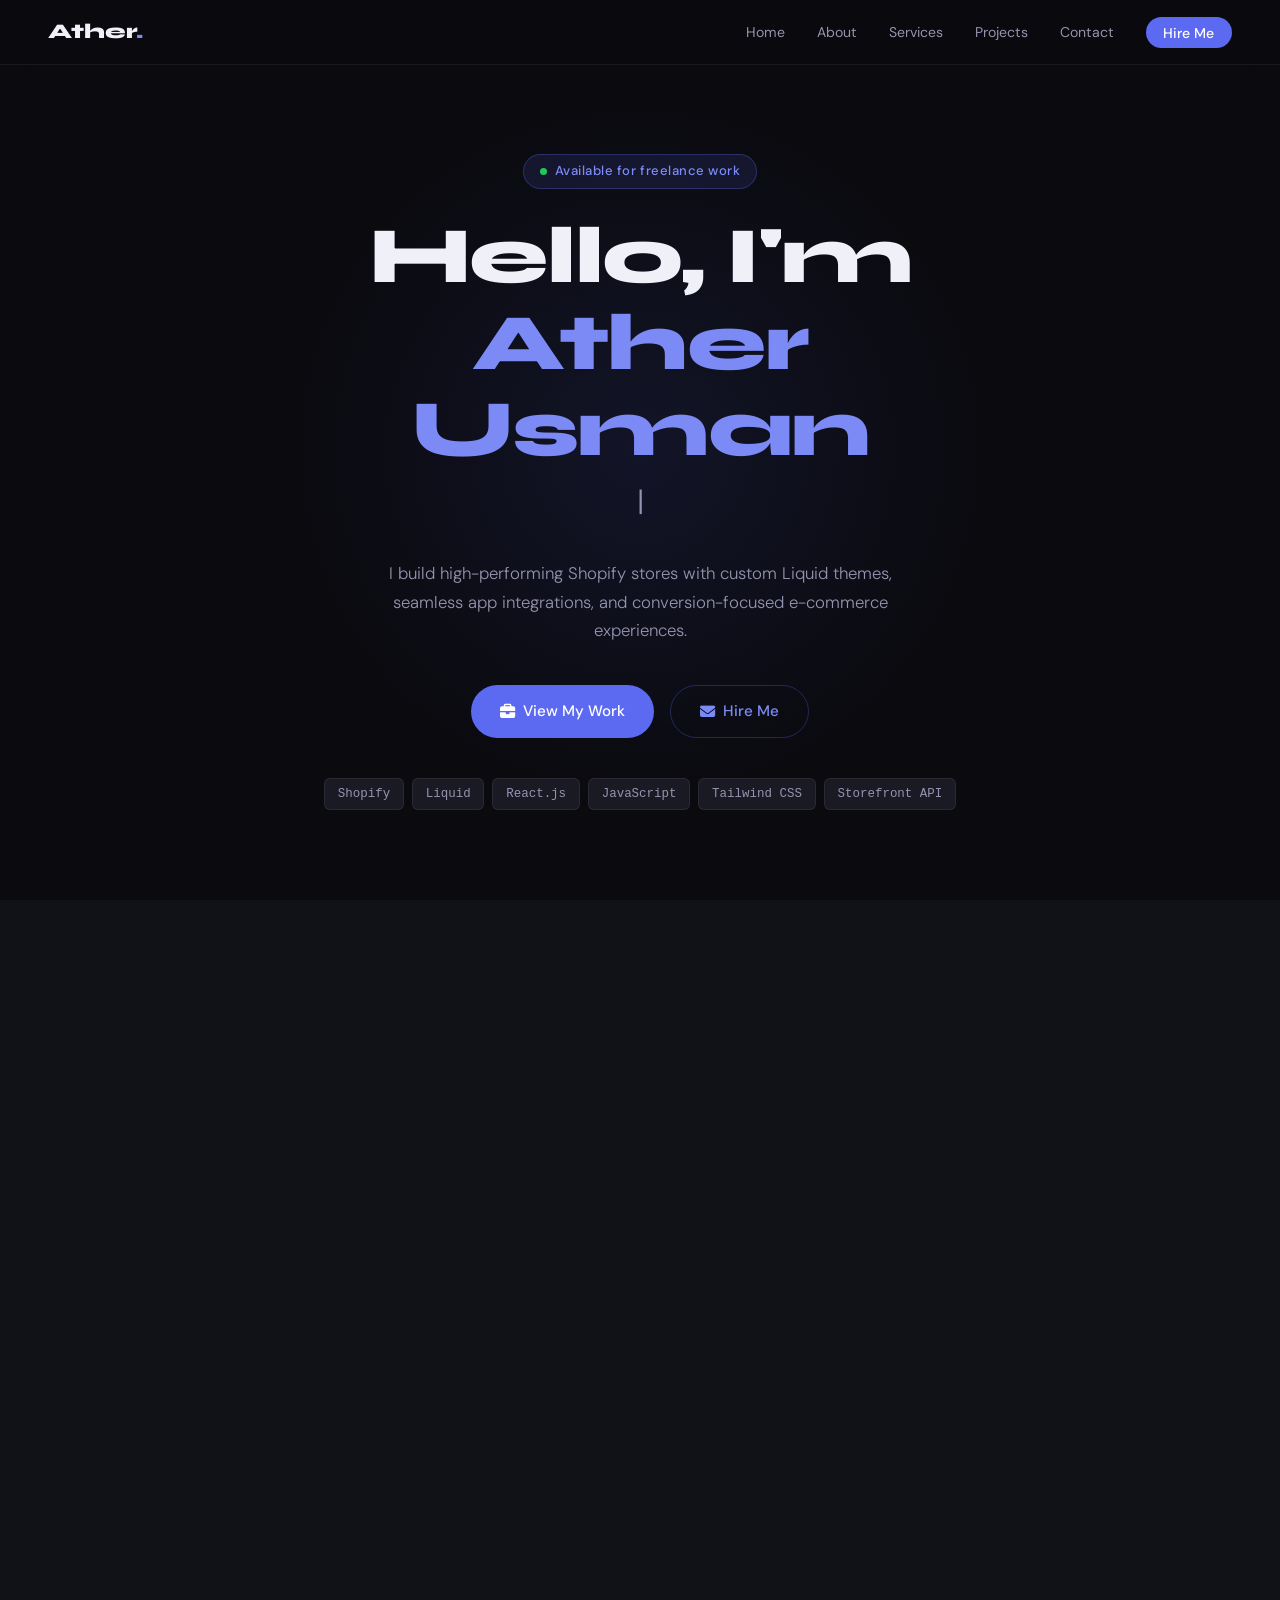
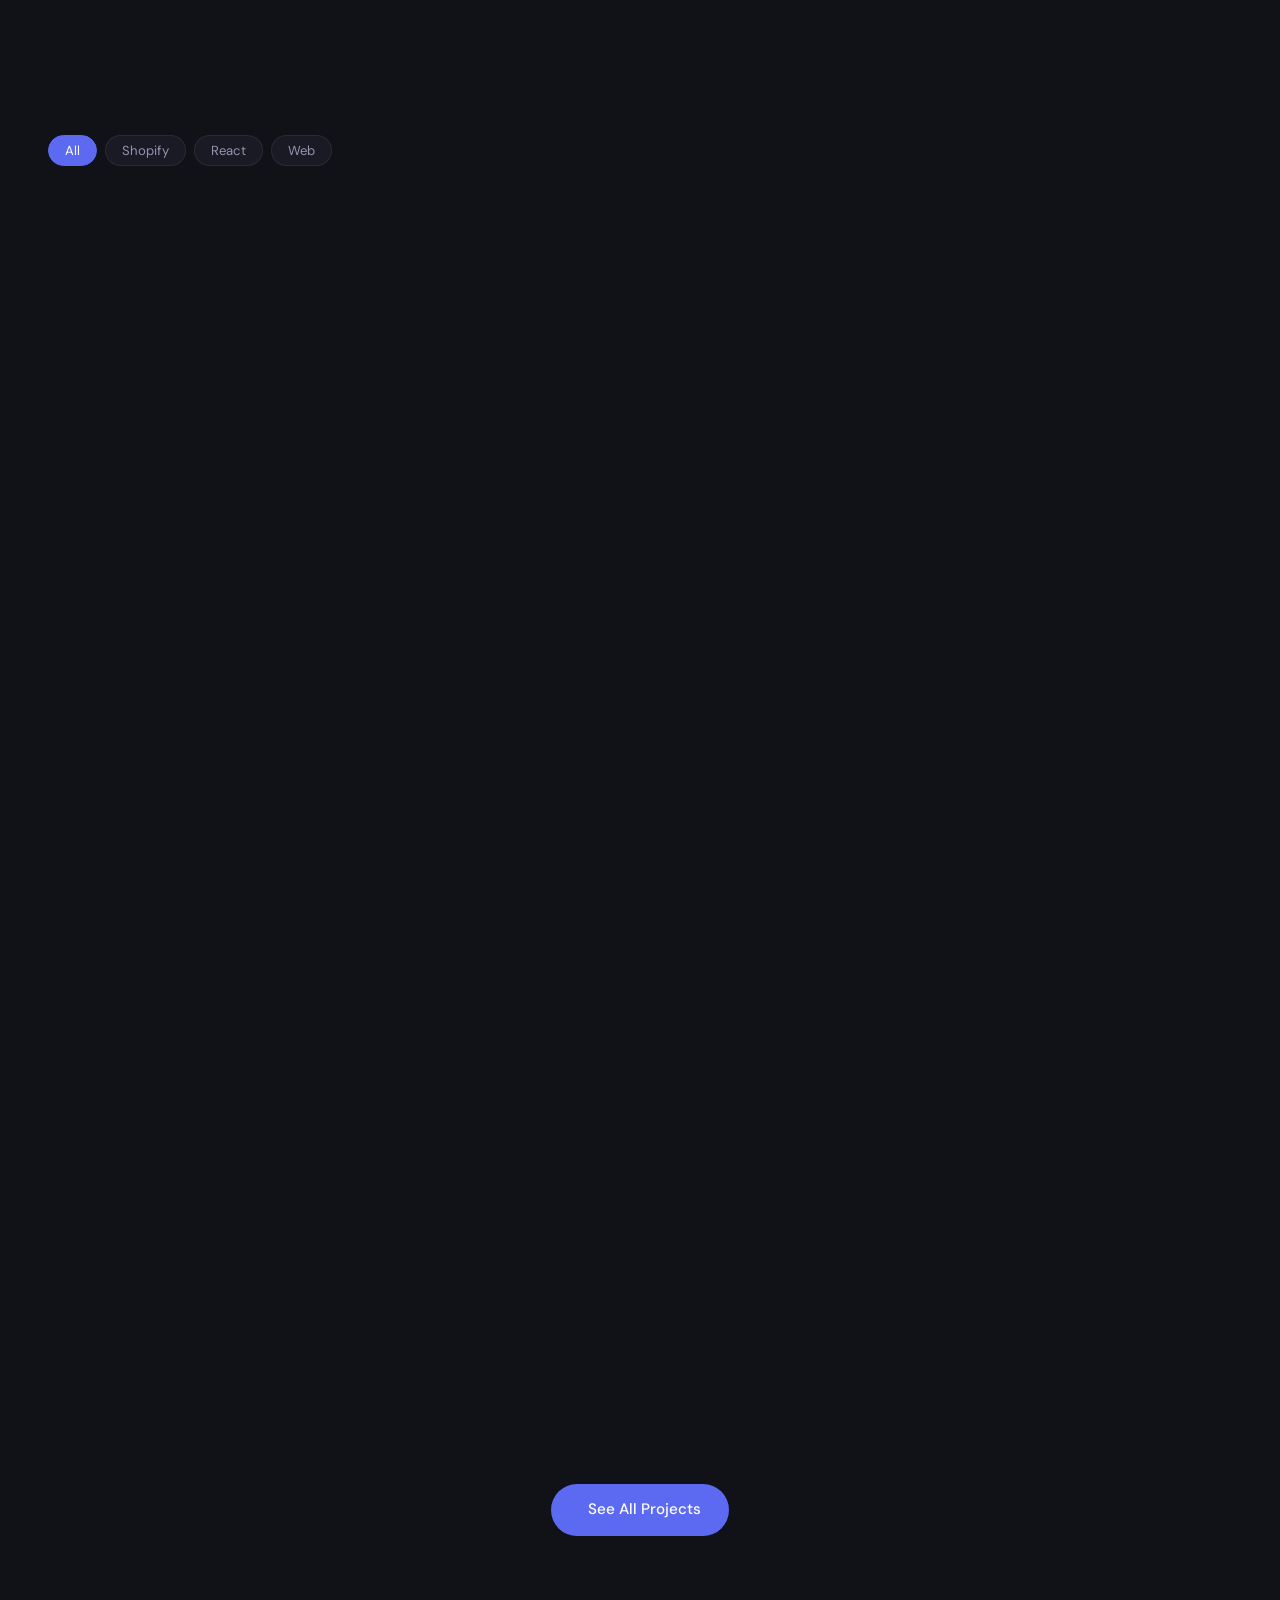
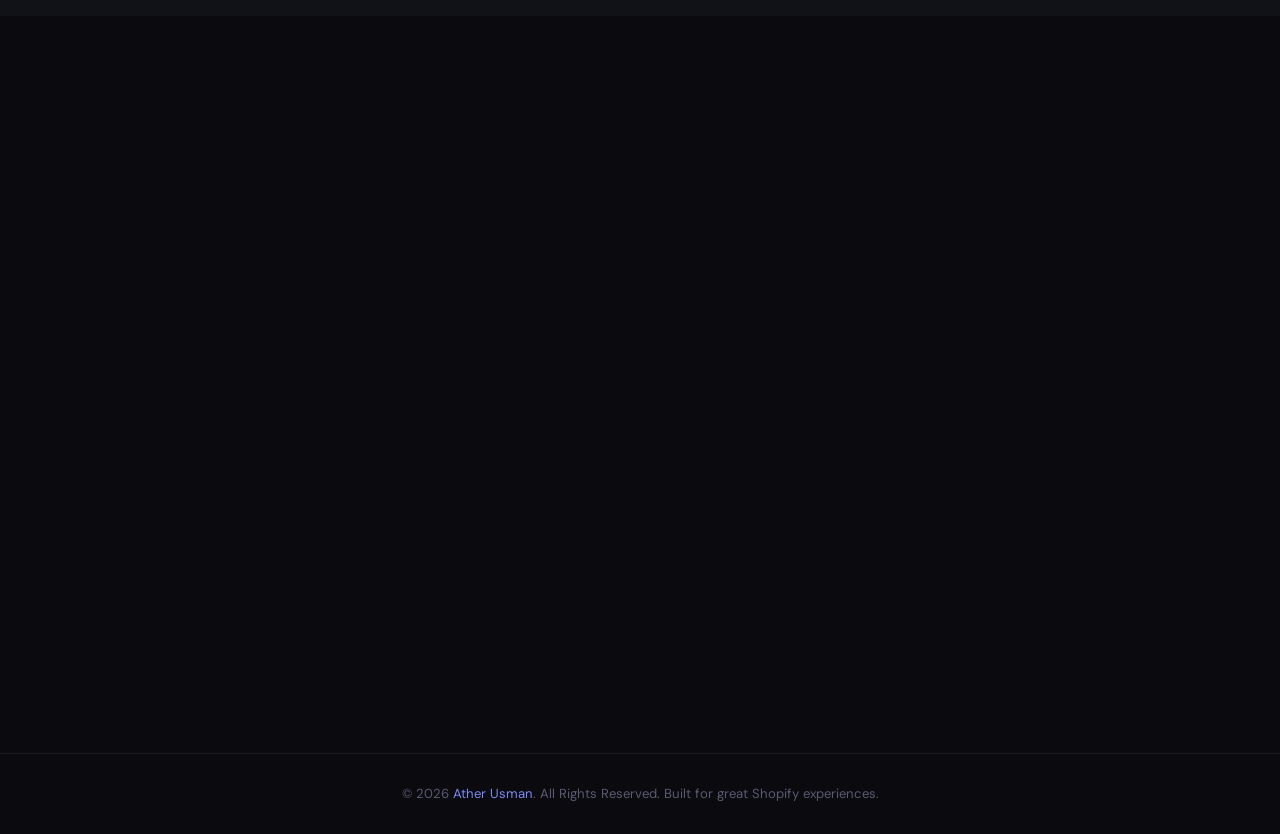
==== index.html @ f61c8cc4 "namrber chagege Co-authored-by: Copilot <copilot@github.com>" ====
<!DOCTYPE html>
<html lang="en">
<head>
  <meta charset="UTF-8"/>
  <meta name="viewport" content="width=device-width, initial-scale=1.0"/>
  <title>Ather Usman</title>
  <link rel="icon" href="data:image/svg+xml,<svg xmlns='http://www.w3.org/2000/svg' viewBox='0 0 32 32'><circle cx='16' cy='16' r='15' fill='%2313131d' stroke='%237c8af5' stroke-width='1.5'/><text x='16' y='21' font-family='sans-serif' font-weight='900' font-size='13' fill='%237c8af5' text-anchor='middle'>AU</text></svg>">
  <link rel="preconnect" href="https://fonts.googleapis.com"/>
  <link rel="preconnect" href="https://fonts.gstatic.com" crossorigin/>
  <link href="https://fonts.googleapis.com/css2?family=Syne:wght@400;500;600;700;800&family=DM+Sans:ital,opsz,wght@0,9..40,300;0,9..40,400;0,9..40,500;1,9..40,300&display=swap" rel="stylesheet"/>
  <link rel="stylesheet" href="https://cdnjs.cloudflare.com/ajax/libs/font-awesome/6.5.0/css/all.min.css"/>
  <link rel="stylesheet" href="style.css">
</head>
<body>

<!-- NAV -->
<nav>
  <a href="#home" class="nav-logo">Ather<span>.</span></a>
  <ul class="nav-links">
    <li><a href="#home">Home</a></li>
    <li><a href="#about">About</a></li>
    <li><a href="#services">Services</a></li>
    <li><a href="#projects">Projects</a></li>
    <li><a href="#contact">Contact</a></li>
    <li><a href="#contact" class="nav-hire">Hire Me</a></li>
  </ul>
  <button class="hamburger" id="hamburger" aria-label="Toggle menu">
    <span></span><span></span><span></span>
  </button>
</nav>

<!-- OVERLAY -->
<div class="drawer-overlay" id="drawer-overlay" onclick="closeMenu()"></div>

<!-- SIDE DRAWER -->
<div class="mobile-menu" id="mobile-menu">
  <div class="drawer-header">
    <span class="drawer-logo">Ather<span>.</span></span>
    <div class="drawer-close" onclick="closeMenu()"><i class="fa-solid fa-xmark"></i></div>
  </div>
  <a href="#home" onclick="closeMenu()"><i class="fa-solid fa-house"></i> Home</a>
  <a href="#about" onclick="closeMenu()"><i class="fa-solid fa-user"></i> About</a>
  <a href="#services" onclick="closeMenu()"><i class="fa-solid fa-briefcase"></i> Services</a>
  <a href="#projects" onclick="closeMenu()"><i class="fa-solid fa-folder-open"></i> Projects</a>
  <a href="#contact" onclick="closeMenu()"><i class="fa-solid fa-envelope"></i> Contact</a>
  <div class="drawer-footer">
    <a href="#contact" class="drawer-hire" onclick="closeMenu()"><i class="fa-solid fa-paper-plane"></i> Hire Me</a>
    <div class="drawer-available"><span class="dot"></span> Available for freelance work</div>
  </div>
</div>

<!-- HERO -->
<section id="home">
  <div class="hero-glow"></div>
  <div class="hero-inner">
    <div class="hero-badge"><span class="dot"></span> Available for freelance work</div>
    <div class="hero-title">Hello, I'm<br><span class="name">Ather Usman</span></div>
    <div class="hero-sub"><span class="hero-typed" id="typed-text"></span><span class="cursor">|</span></div>
    <p class="hero-desc">I build high-performing Shopify stores with custom Liquid themes, seamless app integrations, and conversion-focused e-commerce experiences.</p>
    <div class="hero-btns">
      <a href="#projects" class="btn-primary"><i class="fa-solid fa-briefcase"></i> View My Work</a>
      <a href="#contact" class="btn-outline"><i class="fa-solid fa-envelope"></i> Hire Me</a>
    </div>
    <div class="hero-tags">
      <span class="tag">Shopify</span><span class="tag">Liquid</span>
      <span class="tag">React.js</span><span class="tag">JavaScript</span>
      <span class="tag">Tailwind CSS</span><span class="tag">Storefront API</span>
    </div>
  </div>
</section>

<!-- ABOUT -->
<section id="about" style="background:var(--bg2);">
  <div class="section-label reveal">About Me</div>
  <div class="section-title reveal">Who I Am &amp; What I Do</div>
  <div class="divider reveal"></div>
  <div class="about-grid">
    <div class="about-photo-wrap reveal">
      <img src="images/ather1.jpg" alt="Ather Usman" class="about-photo"
        onerror="this.style.display='none';this.nextElementSibling.style.display='flex';"/>
      <div class="about-photo-placeholder" style="display:none;"><i class="fa-solid fa-user"></i><span>Your Photo</span></div>
    </div>
    <div class="about-info reveal">
      <p class="about-bio">I'm a Shopify and Frontend Developer with 2+ years of experience building custom e-commerce stores and responsive web interfaces. I specialize in Shopify theme development using Liquid — creating pixel-perfect designs that are fast, mobile-first, and optimized for conversions.</p>
      <p class="about-bio">From custom theme builds and section development to third-party app integrations and store migrations, I help clients turn their ideas into high-performing online stores.</p>
      <div class="about-details">
        <div class="detail-row"><span class="detail-label">Name</span><span class="detail-val">Ather Usman</span></div>
        <div class="detail-row"><span class="detail-label">Experience</span><span class="detail-val">2+ Years</span></div>
        <div class="detail-row"><span class="detail-label">Location</span><span class="detail-val">Faisalabad, Pakistan</span></div>
        <div class="detail-row"><span class="detail-label">Email</span><span class="detail-val">chatherusman05@gmail.com</span></div>
        <div class="detail-row"><span class="detail-label">Specialty</span><span class="detail-val">Shopify Development</span></div>
        <div class="detail-row"><span class="detail-label">Status</span><span class="detail-val" style="color:var(--green);">Available for Hire</span></div>
      </div>
      <div class="skill-category">Shopify Skills</div>
      <div class="skills-grid">
        <div class="skill-card"><div class="skill-name">Liquid Templating</div><div class="skill-bar"><div class="skill-fill" style="width:85%"></div></div><div class="skill-pct">85%</div></div>
        <div class="skill-card"><div class="skill-name">Shopify CLI & Dawn</div><div class="skill-bar"><div class="skill-fill" style="width:80%"></div></div><div class="skill-pct">80%</div></div>
        <div class="skill-card"><div class="skill-name">Sections & Blocks</div><div class="skill-bar"><div class="skill-fill" style="width:82%"></div></div><div class="skill-pct">82%</div></div>
        <div class="skill-card"><div class="skill-name">Storefront API</div><div class="skill-bar"><div class="skill-fill" style="width:70%"></div></div><div class="skill-pct">70%</div></div>
        <div class="skill-card"><div class="skill-name">Meta Pixel</div><div class="skill-bar"><div class="skill-fill" style="width:99%"></div></div><div class="skill-pct">99%</div></div>
      </div>
      <div class="skill-category">Frontend Skills</div>
      <div class="skills-grid">
        <div class="skill-card"><div class="skill-name">JavaScript</div><div class="skill-bar"><div class="skill-fill" style="width:90%"></div></div><div class="skill-pct">90%</div></div>
        <div class="skill-card"><div class="skill-name">React.js</div><div class="skill-bar"><div class="skill-fill" style="width:75%"></div></div><div class="skill-pct">75%</div></div>
        <div class="skill-card"><div class="skill-name">Tailwind CSS</div><div class="skill-bar"><div class="skill-fill" style="width:85%"></div></div><div class="skill-pct">85%</div></div>
        <div class="skill-card"><div class="skill-name">HTML & CSS</div><div class="skill-bar"><div class="skill-fill" style="width:95%"></div></div><div class="skill-pct">95%</div></div>
      </div>
      <a href="https://ather-10.github.io/resume/cv-a.pdf" class="btn-primary" style="width:fit-content;margin-top:0.5rem;" target="_blank">
        <i class="fa-solid fa-download"></i> Download CV
      </a>
    </div>
  </div>
</section>

<!-- SERVICES -->
<section id="services">
  <div class="section-label reveal">Services</div>
  <div class="section-title reveal">What I Can Build <span>For You</span></div>
  <div class="divider reveal"></div>
  <div class="services-grid">
    <div class="service-card reveal">
      <div class="service-icon"><i class="fa-brands fa-shopify"></i></div>
      <div class="service-title">Custom Shopify Theme Development</div>
      <div class="service-desc">Building fully custom Shopify themes from scratch using Liquid, tailored to your brand — fast, mobile-first, and conversion-optimized.</div>
      <div class="service-tags"><span class="service-tag">Liquid</span><span class="service-tag">Dawn Theme</span><span class="service-tag">Shopify CLI</span></div>
    </div>
    <div class="service-card reveal">
      <div class="service-icon"><i class="fa-solid fa-puzzle-piece"></i></div>
      <div class="service-title">Custom Sections & Blocks</div>
      <div class="service-desc">Creating reusable, drag-and-drop Shopify sections and blocks so store owners can update their site without touching code.</div>
      <div class="service-tags"><span class="service-tag">Sections</span><span class="service-tag">Blocks</span><span class="service-tag">Metafields</span></div>
    </div>
    <div class="service-card reveal">
      <div class="service-icon"><i class="fa-solid fa-plug"></i></div>
      <div class="service-title">App & API Integration</div>
      <div class="service-desc">Integrating third-party apps, payment gateways, and Shopify's Storefront API to add powerful functionality to your store.</div>
      <div class="service-tags"><span class="service-tag">Storefront API</span><span class="service-tag">REST API</span><span class="service-tag">Apps</span></div>
    </div>
    <div class="service-card reveal">
      <div class="service-icon"><i class="fa-solid fa-arrow-right-arrow-left"></i></div>
      <div class="service-title">Shopify Store Migration</div>
      <div class="service-desc">Migrating stores from WooCommerce, Wix, or other platforms to Shopify — preserving products, customers, and SEO rankings.</div>
      <div class="service-tags"><span class="service-tag">WooCommerce</span><span class="service-tag">Wix</span><span class="service-tag">SEO</span></div>
    </div>
    <div class="service-card reveal">
      <div class="service-icon"><i class="fa-solid fa-gauge-high"></i></div>
      <div class="service-title">Speed & Performance Optimization</div>
      <div class="service-desc">Improving Shopify store load times through lazy loading, asset optimization, and code refactoring for better Core Web Vitals scores.</div>
      <div class="service-tags"><span class="service-tag">Core Web Vitals</span><span class="service-tag">Lazy Load</span><span class="service-tag">GTmetrix</span></div>
      </div>
    <div class="service-card reveal">
      <div class="service-icon"><i class="fa-solid fa-shield-halved"></i></div>
      <div class="service-title">Shopify Security & Maintenance</div>
      <div class="service-desc">Ongoing Shopify store maintenance, security audits, and updates to keep your store running smoothly and securely.</div>
      <div class="service-tags"><span class="service-tag">Maintenance</span><span class="service-tag">Security</span><span class="service-tag">Updates</span></div>
    </div>
    <div class="service-card reveal">
      <div class="service-icon"><i class="fa-solid fa-bullhorn"></i></div>
      <div class="service-title">Marketing & Ads Management</div>
      <div class="service-desc">Implementing effective marketing strategies and managing advertising campaigns to drive traffic and conversions.</div>
      <div class="service-tags"><span class="service-tag">Google Ads</span><span class="service-tag">Meta Ads</span><span class="service-tag">Email Marketing</span></div>
    </div>
    <div class="service-card reveal">
      <div class="service-icon"><i class="fa-brands fa-react"></i></div>
      <div class="service-title">React.js Web Development</div>
      <div class="service-desc">Building dynamic, high-performance web applications and dashboards using React.js with clean component architecture.</div>
      <div class="service-tags"><span class="service-tag">React.js</span><span class="service-tag">Tailwind CSS</span><span class="service-tag">Vite</span></div>
    </div>
  </div>
</section>

<!-- PROJECTS -->
<section id="projects" style="background:var(--bg2);">
  <div class="section-label reveal">Projects</div>
  <div class="section-title reveal">My Recent <span>Work</span></div>
  <div class="divider reveal"></div>
  <div class="filter-row">
    <button class="filter-btn active" onclick="filterProjects('all',this)">All</button>
    <button class="filter-btn" onclick="filterProjects('shopify',this)">Shopify</button>
    <button class="filter-btn" onclick="filterProjects('react',this)">React</button>
    <button class="filter-btn" onclick="filterProjects('web',this)">Web</button>
  </div>
  <div class="projects-grid" id="projects-grid">
    <div class="project-card reveal" data-type="shopify">
      <img src="images/coffee.webp" alt="Cafeley Shopify Theme" class="project-img" onerror="this.style.display='none'"/>
      <div class="project-body">
        <div class="project-type">Shopify</div>
        <div class="project-title">Cafeley Shopify Store Theme</div>
        <div class="project-desc">A fully custom Shopify theme built with Liquid, featuring custom sections, metafields, and mobile-first design. Replace with your real Shopify project.(password:coffee)</div>
        <div class="project-techs"><span class="project-tech">Liquid</span><span class="project-tech">Shopify CLI</span><span class="project-tech">Dawn</span><span class="project-tech">CSS</span></div>
        <div class="project-links"><a href="https://cafeley.myshopify.com/" class="project-link"><i class="fa-solid fa-arrow-up-right-from-square"></i> Live Demo</a><a href="#" class="project-link"><i class="fa-brands fa-github"></i> Code</a></div>
      </div>
    </div>
    <div class="project-card reveal" data-type="react">
      <img src="images/devmatch.png" alt="DevMatch" class="project-img" onerror="this.style.display='none'"/>
      <div class="project-body">
        <div class="project-type">React</div>
        <div class="project-title">DevMatch</div>
        <div class="project-desc">A portfolio project that helps developers showcase their skills in a fun, swipe-based interface inspired by modern matching apps.</div>
        <div class="project-techs"><span class="project-tech">Vite + React</span><span class="project-tech">Tailwind CSS</span><span class="project-tech">Local Storage</span></div>
        <div class="project-links"><a href="https://devmatchpro.netlify.app/" class="project-link"><i class="fa-solid fa-arrow-up-right-from-square"></i> Live Demo</a><a href="https://github.com/Ather-10" class="project-link"><i class="fa-brands fa-github"></i> Code</a></div>
      </div>
    </div>
    <div class="project-card reveal" data-type="react">
      <img src="images/weather.pnj.png" alt="Weather App" class="project-img" onerror="this.style.display='none'"/>
      <!-- <div class="project-img-placeholder"><i class="fa-solid fa-cloud-sun"></i></div> -->
      <div class="project-body">
        <div class="project-type">React</div>
        <div class="project-title">Weather App</div>
        <div class="project-desc">A real-time weather forecasting app using APIs to display location-based temperature, humidity, and conditions with a clean UI.</div>
        <div class="project-techs"><span class="project-tech">React.js</span><span class="project-tech">Weather API</span><span class="project-tech">Bootstrap</span></div>
        <div class="project-links"><a href="https://ather-10.github.io/my-weather-app/" class="project-link"><i class="fa-solid fa-arrow-up-right-from-square"></i> Live Demo</a><a href="https://github.com/Ather-10/my-weather-app" class="project-link"><i class="fa-brands fa-github"></i> Code</a></div>
      </div>
    </div>
    <div class="project-card reveal" data-type="react">
      <img src="images/textutils.png" alt="TextUtils" class="project-img" onerror="this.style.display='none'"/>
      <div class="project-body">
        <div class="project-type">React</div>
        <div class="project-title">TextUtils App</div>
        <div class="project-desc">A web application providing various text manipulation tools such as case conversion, word count, and text formatting.</div>
        <div class="project-techs"><span class="project-tech">React.js</span><span class="project-tech">Bootstrap</span><span class="project-tech">HTML</span></div>
        <div class="project-links"><a href="https://ather-10.github.io/textutills-app/" class="project-link"><i class="fa-solid fa-arrow-up-right-from-square"></i> Live Demo</a><a href="https://github.com/Ather-10/textutills-app/" class="project-link"><i class="fa-brands fa-github"></i> Code</a></div>
      </div>
    </div>
    <div class="project-card reveal" data-type="react">
      <img src="images/Todo.jpg" alt="Todo App" class="project-img" onerror="this.style.display='none'"/>
      <div class="project-body">
        <div class="project-type">React</div>
        <div class="project-title">Todo App</div>
        <div class="project-desc">A clean and efficient task management app to help organize tasks, set priorities, and boost productivity.</div>
        <div class="project-techs"><span class="project-tech">React.js</span><span class="project-tech">Tailwind CSS</span></div>
        <div class="project-links"><a href="https://ather-10.github.io/todo/" class="project-link"><i class="fa-solid fa-arrow-up-right-from-square"></i> Live Demo</a><a href="https://github.com/Ather-10/todo" class="project-link"><i class="fa-brands fa-github"></i> Code</a></div>
      </div>
    </div>
    <div class="project-card reveal" data-type="react">
      <img src="images/joke.jpg" alt="Mast Joke" class="project-img" onerror="this.style.display='none'"/>
      <div class="project-body">
        <div class="project-type">React</div>
        <div class="project-title">Mast Joke</div>
        <div class="project-desc">A React + Vite app that fetches and displays random programming jokes using the JokeAPI.</div>
        <div class="project-techs"><span class="project-tech">React.js</span><span class="project-tech">JokeAPI</span><span class="project-tech">Tailwind CSS</span></div>
        <div class="project-links"><a href="https://ather-10.github.io/mastjoke/" class="project-link"><i class="fa-solid fa-arrow-up-right-from-square"></i> Live Demo</a><a href="https://github.com/Ather-10/mastjoke" class="project-link"><i class="fa-brands fa-github"></i> Code</a></div>
      </div>
    </div>
    <div class="project-card reveal" data-type="web">
      <img src="images/skillrecoder.png" alt="SkillSprint" class="project-img" onerror="this.style.display='none'"/>
      <div class="project-body">
        <div class="project-type">Web</div>
        <div class="project-title">SkillSprint App</div>
        <div class="project-desc">A dynamic learning platform designed to boost tech skills through interactive challenges and progress tracking.</div>
        <div class="project-techs"><span class="project-tech">HTML/CSS</span><span class="project-tech">JavaScript</span></div>
        <div class="project-links"><a href="https://ather-10.github.io/test_demo/" class="project-link"><i class="fa-solid fa-arrow-up-right-from-square"></i> Live Demo</a><a href="https://github.com/Ather-10/test_demo" class="project-link"><i class="fa-brands fa-github"></i> Code</a></div>
      </div>
    </div>
    <div class="project-card reveal" data-type="web">
      <img src="images/design.png" alt="Home Page Design" class="project-img" onerror="this.style.display='none'"/>
      <div class="project-body">
        <div class="project-type">Web</div>
        <div class="project-title">Home Page Design</div>
        <div class="project-desc">A modern, fully responsive website home page built to practice layout composition and design principles.</div>
        <div class="project-techs"><span class="project-tech">HTML</span><span class="project-tech">CSS</span><span class="project-tech">JavaScript</span></div>
        <div class="project-links"><a href="https://ather-10.github.io/comptaways/" class="project-link"><i class="fa-solid fa-arrow-up-right-from-square"></i> Live Demo</a><a href="https://github.com/Ather-10/comptaways" class="project-link"><i class="fa-brands fa-github"></i> Code</a></div>
      </div>
    </div>
  </div>
   <!-- SEE MORE BUTTON — centered below the 6 cards -->
  <div style="text-align:center; margin-top:2.5rem;">
    <a href="project.html" class="btn-primary" style="display:inline-flex;">
      <i class="fa-solid fa-grid-2"></i> See All Projects
    </a>
  </div>
</section>

<!-- CONTACT -->
<section id="contact">
  <div class="section-label reveal">Contact</div>
  <div class="section-title reveal">Let's Work <span>Together</span></div>
  <div class="divider reveal"></div>
  <div class="contact-grid">
    <div class="reveal">
      <p style="color:var(--text2);margin-bottom:1.4rem;font-size:0.95rem;line-height:1.75;">
        I'm currently available for freelance Shopify projects, theme customizations, and store builds. Feel free to reach out — I usually reply within 24 hours.
      </p>
      <div class="contact-info">
        <div class="contact-item">
          <div class="contact-icon"><i class="fa-solid fa-envelope"></i></div>
          <div><div class="contact-label">Email</div><div class="contact-val">chatherusman05@gmail.com</div></div>
        </div>
        <div class="contact-item">
          <div class="contact-icon"><i class="fa-solid fa-phone"></i></div>
          <div><div class="contact-label">Phone / WhatsApp</div><div class="contact-val">+92 346 1308105</div></div>
        </div>
        <div class="contact-item">
          <div class="contact-icon"><i class="fa-solid fa-location-dot"></i></div>
          <div><div class="contact-label">Location</div><div class="contact-val">Faisalabad, Pakistan</div></div>
        </div>
      </div>
      <div class="social-row">
        <a href="https://github.com/Ather-10" class="social-btn" title="GitHub"><i class="fa-brands fa-github"></i></a>
        <a href="https://www.linkedin.com/in/atherusman/" class="social-btn" title="LinkedIn"><i class="fa-brands fa-linkedin-in"></i></a>
        <a href="https://wa.me/923461308105" class="social-btn" title="WhatsApp" target="_blank"><i class="fa-brands fa-whatsapp"></i></a>
        <a href="https://www.fiverr.com/s/rEZvZob" class="social-btn" title="Fiverr"><i class="fa-solid fa-briefcase"></i></a>
      </div>
    </div>
    <form class="contact-form reveal" id="contact-form" onsubmit="handleSubmit(event)">
      <div class="form-group"><label class="form-label">Your Name</label><input type="text" name="from_name" class="form-input" placeholder="e.g. Ali Khan" required/></div>
      <div class="form-group"><label class="form-label">Email Address</label><input type="email" name="reply_to" class="form-input" placeholder="you@example.com" required/></div>
      <div class="form-group"><label class="form-label">Subject</label><input type="text" name="subject" class="form-input" placeholder="e.g. Shopify store customization"/></div>
      <div class="form-group"><label class="form-label">Message</label><textarea class="form-textarea" name="message" placeholder="Tell me about your project..." required></textarea></div>
      <button type="submit" class="form-submit" id="submit-btn"><i class="fa-solid fa-paper-plane"></i> Send Message</button>
      <div id="form-status" style="font-size:0.85rem;margin-top:0.5rem;display:none;"></div>
    </form>
  </div>
</section>

<!-- FOOTER -->
<footer>
  <p>© 2026 <span>Ather Usman</span>. All Rights Reserved. Built for great Shopify experiences.</p>
</footer>

<script src="https://cdn.jsdelivr.net/npm/@emailjs/browser@4/dist/email.min.js"></script>
<script src="script.js"></script>
</body>
</html>
---- style.css ----
*, *::before, *::after { box-sizing: border-box; margin: 0; padding: 0; }
    :root {
      --bg:#0a0a0f; --bg2:#111118; --bg3:#17171f;
      --card:#1a1a24; --accent:#5b6af0; --accent2:#7c8af5; --accent3:#3d4de0;
      --green:#22c55e; --text:#f0f0f8; --text2:#9494b0; --text3:#5a5a72;
      --border:rgba(255,255,255,0.07); --border2:rgba(91,106,240,0.3);
      --font-head:'Syne',sans-serif; --font-body:'DM Sans',sans-serif;
      --radius:14px; --radius-sm:8px; --pad:clamp(1.2rem,5vw,3rem);
    }
    html { scroll-behavior: smooth; }
    body { font-family:var(--font-body); background:var(--bg); color:var(--text); line-height:1.7; overflow-x:hidden; }

    /* ── NAV ── */
    nav {
      position:fixed; top:0; left:0; right:0; z-index:200;
      display:flex; align-items:center; justify-content:space-between;
      padding:0.9rem var(--pad);
      background:rgba(10,10,15,0.93); backdrop-filter:blur(18px);
      border-bottom:1px solid var(--border);
    }
    .nav-logo { font-family:var(--font-head); font-size:1.3rem; font-weight:800; color:var(--text); text-decoration:none; z-index:201; }
    .nav-logo span { color:var(--accent2); }
    .nav-links { display:flex; align-items:center; gap:2rem; list-style:none; }
    .nav-links a { color:var(--text2); text-decoration:none; font-size:0.88rem; transition:color 0.2s; }
    .nav-links a:hover { color:var(--text); }
    .nav-hire { background:var(--accent)!important; color:#fff!important; padding:0.42rem 1.1rem; border-radius:50px; font-weight:500!important; }
    .nav-hire:hover { background:var(--accent2)!important; }

    /* Hamburger */
    .hamburger {
      display:none; flex-direction:column; justify-content:center; align-items:center;
      gap:5px; width:40px; height:40px;
      background:var(--card); border:1px solid var(--border);
      border-radius:var(--radius-sm); cursor:pointer; z-index:201;
    }
    .hamburger span { display:block; width:20px; height:2px; background:var(--text2); border-radius:2px; transition:all 0.3s; }
    .hamburger.open span:nth-child(1) { transform:translateY(7px) rotate(45deg); background:var(--accent2); }
    .hamburger.open span:nth-child(2) { opacity:0; }
    .hamburger.open span:nth-child(3) { transform:translateY(-7px) rotate(-45deg); background:var(--accent2); }

    /* Side Drawer Overlay (dim left side) */
    .drawer-overlay {
      display:none; position:fixed; inset:0; z-index:198;
      background:rgba(0,0,0,0.55); backdrop-filter:blur(2px);
      opacity:0; transition:opacity 0.35s;
    }
    .drawer-overlay.open { display:block; opacity:1; }

    /* Side Drawer Panel — slides from RIGHT */
    .mobile-menu {
      position:fixed; top:0; right:0; bottom:0; z-index:199;
      width:min(78vw, 300px);
      background:#13131d;
      border-left:1px solid var(--border2);
      display:flex; flex-direction:column;
      padding:0;
      transform:translateX(100%);
      transition:transform 0.38s cubic-bezier(0.4,0,0.2,1);
      pointer-events:none;
    }
    .mobile-menu.open { transform:translateX(0); pointer-events:all; }

    /* Drawer header */
    .drawer-header {
      display:flex; align-items:center; justify-content:space-between;
      padding:1.1rem 1.4rem;
      border-bottom:1px solid var(--border);
    }
    .drawer-logo { font-family:var(--font-head); font-size:1.2rem; font-weight:800; color:var(--text); }
    .drawer-logo span { color:var(--accent2); }
    .drawer-close {
      width:34px; height:34px; background:var(--card);
      border:1px solid var(--border); border-radius:var(--radius-sm);
      display:flex; align-items:center; justify-content:center;
      cursor:pointer; color:var(--text2); font-size:1rem;
      transition:border-color 0.2s, color 0.2s;
    }
    .drawer-close:hover { border-color:var(--border2); color:var(--accent2); }

    /* Nav links inside drawer */
    .mobile-menu nav-list { list-style:none; }
    .mobile-menu a {
      display:flex; align-items:center; gap:12px;
      color:var(--text2); text-decoration:none;
      font-size:1rem; font-weight:500;
      padding:1rem 1.5rem;
      border-bottom:1px solid var(--border);
      transition:color 0.2s, background 0.2s;
    }
    .mobile-menu a:hover { color:var(--text); background:rgba(255,255,255,0.03); }
    .mobile-menu a i { width:18px; text-align:center; color:var(--accent2); font-size:0.85rem; }
    .drawer-footer {
      margin-top:auto; padding:1.4rem;
      border-top:1px solid var(--border);
    }
    .drawer-hire {
      display:flex!important; align-items:center!important; justify-content:center!important;
      gap:8px; background:var(--accent)!important;
      color:#fff!important; border-radius:50px!important;
      padding:0.75rem 1.5rem!important; font-weight:600!important;
      font-size:0.9rem!important; border:none!important;
      width:100%; text-align:center;
    }
    .drawer-hire:hover { background:var(--accent2)!important; }
    .drawer-available {
      display:flex; align-items:center; gap:8px;
      font-size:0.75rem; color:var(--text3); margin-top:0.9rem; justify-content:center;
    }
    .drawer-available .dot { width:6px; height:6px; border-radius:50%; background:var(--green); animation:pulse 2s infinite; }

    /* ── HERO ── */
    #home {
      min-height:100vh; display:flex; align-items:center; justify-content:center;
      padding:8rem var(--pad) 4rem; position:relative; overflow:hidden; text-align:center;
    }
    .hero-glow {
      position:absolute; width:700px; height:700px;
      background:radial-gradient(circle,rgba(91,106,240,0.11) 0%,transparent 70%);
      top:50%; left:50%; transform:translate(-50%,-50%); pointer-events:none;
    }
    .hero-inner { max-width:780px; position:relative; width:100%; }
    .hero-badge {
      display:inline-flex; align-items:center; gap:8px;
      background:rgba(91,106,240,0.12); border:1px solid var(--border2);
      color:var(--accent2); padding:0.35rem 1rem; border-radius:50px;
      font-size:0.82rem; font-weight:500; margin-bottom:1.5rem; letter-spacing:0.04em;
    }
    .hero-badge .dot { width:7px; height:7px; border-radius:50%; background:var(--green); animation:pulse 2s infinite; }
    @keyframes pulse { 0%,100%{opacity:1} 50%{opacity:0.4} }
    .hero-title { font-family:var(--font-head); font-size:clamp(2.4rem,8vw,5rem); font-weight:800; line-height:1.08; letter-spacing:-0.02em; margin-bottom:0.5rem; }
    .hero-title .name { color:var(--accent2); }
    .hero-sub { font-family:var(--font-head); font-size:clamp(1rem,3vw,1.6rem); font-weight:500; color:var(--text2); margin-bottom:1.4rem; min-height:2.2em; }
    .hero-typed { color:var(--accent2); }
    .cursor { animation:blink 0.8s infinite; }
    @keyframes blink { 0%,100%{opacity:1} 50%{opacity:0} }
    .hero-desc { font-size:clamp(0.88rem,2vw,1.05rem); color:var(--text2); margin:0 auto 2.5rem; font-weight:300; max-width:520px; }
    .hero-btns { display:flex; gap:1rem; flex-wrap:wrap; justify-content:center; margin-bottom:2.5rem; }
    .btn-primary {
      display:inline-flex; align-items:center; gap:8px;
      background:var(--accent); color:#fff; padding:0.8rem 1.8rem;
      border-radius:50px; text-decoration:none; font-weight:500; font-size:0.95rem;
      transition:background 0.2s, transform 0.15s;
    }
    .btn-primary:hover { background:var(--accent2); transform:translateY(-1px); }
    .btn-outline {
      display:inline-flex; align-items:center; gap:8px;
      border:1px solid var(--border2); color:var(--accent2); padding:0.8rem 1.8rem;
      border-radius:50px; text-decoration:none; font-weight:500; font-size:0.95rem; transition:background 0.2s;
    }
    .btn-outline:hover { background:rgba(91,106,240,0.1); }
    .hero-tags { display:flex; flex-wrap:wrap; gap:8px; justify-content:center; }
    .tag { background:var(--card); border:1px solid var(--border); color:var(--text2); padding:0.28rem 0.8rem; border-radius:6px; font-size:0.78rem; font-family:'Courier New',monospace; }

    /* ── SECTIONS ── */
    section { padding:clamp(3rem,7vw,5rem) var(--pad); }
    .section-label { font-size:0.75rem; font-weight:600; letter-spacing:0.14em; text-transform:uppercase; color:var(--accent2); margin-bottom:0.5rem; }
    .section-title { font-family:var(--font-head); font-size:clamp(1.6rem,4vw,2.6rem); font-weight:700; line-height:1.15; margin-bottom:0.8rem; }
    .section-title span { color:var(--accent2); }
    .divider { width:44px; height:3px; background:var(--accent); border-radius:2px; margin:0.8rem 0 2.2rem; }

    /* ── ABOUT ── */
    .about-grid { display:grid; grid-template-columns:240px 1fr; gap:3rem; align-items:start; margin-top:2rem; }
    .about-photo { width:100%; aspect-ratio:3/4; object-fit:cover; border-radius:var(--radius); border:1px solid var(--border); display:block; }
    .about-photo-placeholder { width:100%; aspect-ratio:3/4; border-radius:var(--radius); background:var(--card); border:1px solid var(--border); display:flex; align-items:center; justify-content:center; flex-direction:column; gap:8px; color:var(--text3); font-size:0.8rem; }
    .about-photo-placeholder i { font-size:2.5rem; }
    .about-info { display:flex; flex-direction:column; gap:1.4rem; }
    .about-bio { color:var(--text2); font-size:0.97rem; line-height:1.85; }
    .about-details { display:grid; grid-template-columns:1fr 1fr; gap:0.6rem 2rem; background:var(--card); border:1px solid var(--border); border-radius:var(--radius); padding:1.2rem 1.4rem; }
    .detail-row { display:flex; flex-direction:column; gap:2px; }
    .detail-label { font-size:0.72rem; color:var(--text3); letter-spacing:0.06em; text-transform:uppercase; }
    .detail-val { font-size:0.9rem; color:var(--text); font-weight:500; }

    /* ── SKILLS ── */
    .skill-category { font-size:0.7rem; font-weight:700; letter-spacing:0.1em; text-transform:uppercase; color:var(--accent2); margin:1.8rem 0 0.8rem; }
    .skills-grid { display:grid; grid-template-columns:repeat(auto-fill,minmax(170px,1fr)); gap:0.8rem; }
    .skill-card { background:var(--card); border:1px solid var(--border); border-radius:var(--radius-sm); padding:1rem 1.1rem; transition:border-color 0.2s,transform 0.2s; }
    .skill-card:hover { border-color:var(--border2); transform:translateY(-2px); }
    .skill-name { font-weight:500; font-size:0.87rem; margin-bottom:0.5rem; }
    .skill-bar { height:4px; background:var(--bg3); border-radius:2px; overflow:hidden; }
    .skill-fill { height:100%; border-radius:2px; background:linear-gradient(90deg,var(--accent3),var(--accent2)); }
    .skill-pct { font-size:0.72rem; color:var(--text3); margin-top:0.3rem; text-align:right; }

    /* ── SERVICES ── */
    .services-grid { display:grid; grid-template-columns:repeat(auto-fill,minmax(270px,1fr)); gap:1.1rem; margin-top:2rem; }
    .service-card { background:var(--card); border:1px solid var(--border); border-radius:var(--radius); padding:1.6rem; transition:border-color 0.2s,transform 0.2s; }
    .service-card:hover { border-color:var(--border2); transform:translateY(-3px); }
    .service-icon { width:44px; height:44px; background:rgba(91,106,240,0.12); border-radius:10px; display:flex; align-items:center; justify-content:center; font-size:1.1rem; color:var(--accent2); margin-bottom:1rem; }
    .service-title { font-family:var(--font-head); font-size:1rem; font-weight:600; margin-bottom:0.5rem; }
    .service-desc { font-size:0.86rem; color:var(--text2); line-height:1.65; }
    .service-tags { display:flex; flex-wrap:wrap; gap:6px; margin-top:1rem; }
    .service-tag { background:rgba(91,106,240,0.1); color:var(--accent2); font-size:0.7rem; padding:2px 8px; border-radius:4px; font-weight:500; }

    /* ── PROJECTS ── */
    .filter-row { display:flex; gap:0.5rem; flex-wrap:wrap; margin-bottom:1.8rem; }
    .filter-btn { background:var(--card); border:1px solid var(--border); color:var(--text2); padding:0.38rem 1rem; border-radius:50px; font-size:0.82rem; cursor:pointer; font-family:var(--font-body); transition:all 0.2s; }
    .filter-btn.active,.filter-btn:hover { background:var(--accent); border-color:var(--accent); color:#fff; }
    .projects-grid { display:grid; grid-template-columns:repeat(auto-fill,minmax(290px,1fr)); gap:1.1rem; }
    .project-card { background:var(--card); border:1px solid var(--border); border-radius:var(--radius); overflow:hidden; transition:border-color 0.2s,transform 0.2s; display:flex; flex-direction:column; }
    .project-card:hover { border-color:var(--border2); transform:translateY(-4px); }
    .project-img { width:100%; height:170px; object-fit:cover; display:block; background:var(--bg3); }
    .project-img-placeholder { width:100%; height:170px; background:var(--bg3); display:flex; align-items:center; justify-content:center; color:var(--text3); font-size:2rem; }
    .project-body { padding:1.2rem; flex:1; display:flex; flex-direction:column; }
    .project-type { font-size:0.68rem; font-weight:700; letter-spacing:0.1em; text-transform:uppercase; color:var(--accent2); margin-bottom:0.3rem; }
    .project-title { font-family:var(--font-head); font-size:1rem; font-weight:600; margin-bottom:0.4rem; }
    .project-desc { font-size:0.84rem; color:var(--text2); line-height:1.6; margin-bottom:0.9rem; flex:1; }
    .project-techs { display:flex; flex-wrap:wrap; gap:5px; }
    .project-tech { background:var(--bg3); border:1px solid var(--border); color:var(--text2); font-size:0.7rem; padding:2px 7px; border-radius:4px; font-family:'Courier New',monospace; }
    .project-links { display:flex; gap:0.8rem; margin-top:0.8rem; }
    .project-link { font-size:0.76rem; color:var(--accent2); text-decoration:none; display:flex; align-items:center; gap:4px; }
    .project-link:hover { color:var(--text); }

    /* ── CONTACT ── */
    .contact-grid { display:grid; grid-template-columns:1fr 1fr; gap:3rem; margin-top:2rem; }
    .contact-info { display:flex; flex-direction:column; gap:1rem; }
    .contact-item { display:flex; align-items:center; gap:1rem; background:var(--card); border:1px solid var(--border); border-radius:var(--radius); padding:1rem 1.2rem; }
    .contact-icon { width:38px; height:38px; flex-shrink:0; background:rgba(91,106,240,0.12); border-radius:8px; display:flex; align-items:center; justify-content:center; color:var(--accent2); font-size:0.9rem; }
    .contact-label { font-size:0.7rem; color:var(--text3); text-transform:uppercase; letter-spacing:0.06em; }
    .contact-val { font-size:0.88rem; color:var(--text); font-weight:500; word-break:break-all; }
    .social-row { display:flex; gap:0.7rem; margin-top:1.2rem; flex-wrap:wrap; }
    .social-btn { width:38px; height:38px; background:var(--card); border:1px solid var(--border); border-radius:8px; display:flex; align-items:center; justify-content:center; color:var(--text2); text-decoration:none; font-size:0.85rem; transition:all 0.2s; }
    .social-btn:hover { border-color:var(--border2); color:var(--accent2); }
    .contact-form { display:flex; flex-direction:column; gap:0.9rem; }
    .form-group { display:flex; flex-direction:column; gap:0.35rem; }
    .form-label { font-size:0.78rem; color:var(--text2); font-weight:500; }
    .form-input,.form-textarea { background:var(--card); border:1px solid var(--border); border-radius:var(--radius-sm); padding:0.72rem 1rem; color:var(--text); font-family:var(--font-body); font-size:0.9rem; outline:none; width:100%; transition:border-color 0.2s; }
    .form-input:focus,.form-textarea:focus { border-color:var(--border2); }
    .form-textarea { resize:vertical; min-height:110px; }
    .form-submit { background:var(--accent); color:#fff; border:none; border-radius:50px; padding:0.82rem 2rem; font-family:var(--font-body); font-size:0.95rem; font-weight:500; cursor:pointer; transition:background 0.2s; display:flex; align-items:center; gap:8px; justify-content:center; }
    .form-submit:hover { background:var(--accent2); }

    /* ── FOOTER ── */
    footer { text-align:center; padding:1.8rem var(--pad); border-top:1px solid var(--border); font-size:0.82rem; color:var(--text3); }
    footer span { color:var(--accent2); }

    /* ── SCROLL REVEAL ── */
    .reveal { opacity:0; transform:translateY(28px); transition:opacity 0.6s ease,transform 0.6s ease; }
    .reveal.visible { opacity:1; transform:translateY(0); }

    /* ── RESPONSIVE ── */
    @media (max-width:900px) {
      .about-grid { grid-template-columns:200px 1fr; gap:2rem; }
      .contact-grid { grid-template-columns:1fr; gap:2rem; }
    }
    @media (max-width:640px) {
      .hamburger { display:flex; }
      .nav-links { display:none; }
      #home { padding-top:6.5rem; padding-bottom:3rem; text-align:center; }
      .hero-btns { flex-direction:column; align-items:center; }
      .btn-primary,.btn-outline { width:100%; max-width:280px; justify-content:center; }
      .about-grid { grid-template-columns:1fr; }
      .about-photo-wrap { max-width:180px; margin:0 auto; }
      .about-details { grid-template-columns:1fr; }
      .skills-grid { grid-template-columns:1fr 1fr; }
      .services-grid { grid-template-columns:1fr; }
      .projects-grid { grid-template-columns:1fr; }
      .contact-grid { grid-template-columns:1fr; }
      .hero-tags { justify-content:center; }
    }
    @media (max-width:360px) {
      .skills-grid { grid-template-columns:1fr; }
    }
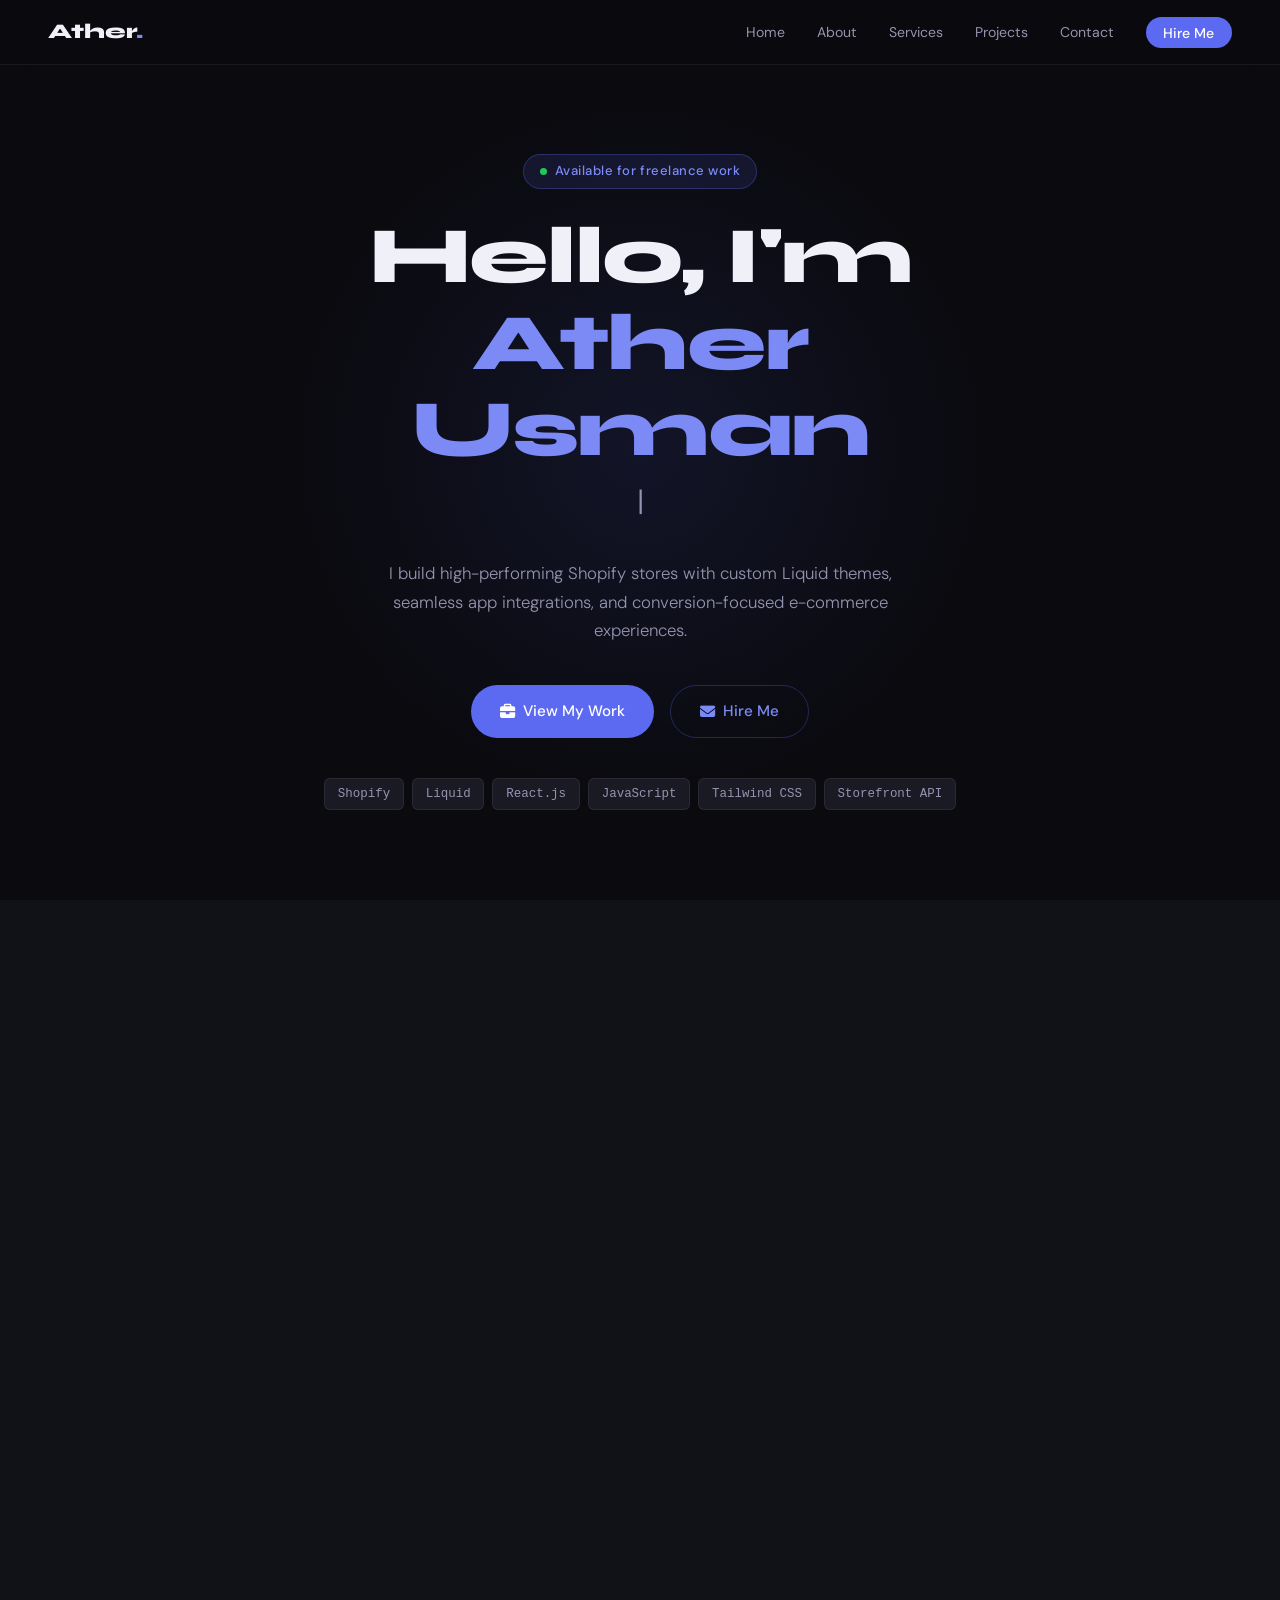
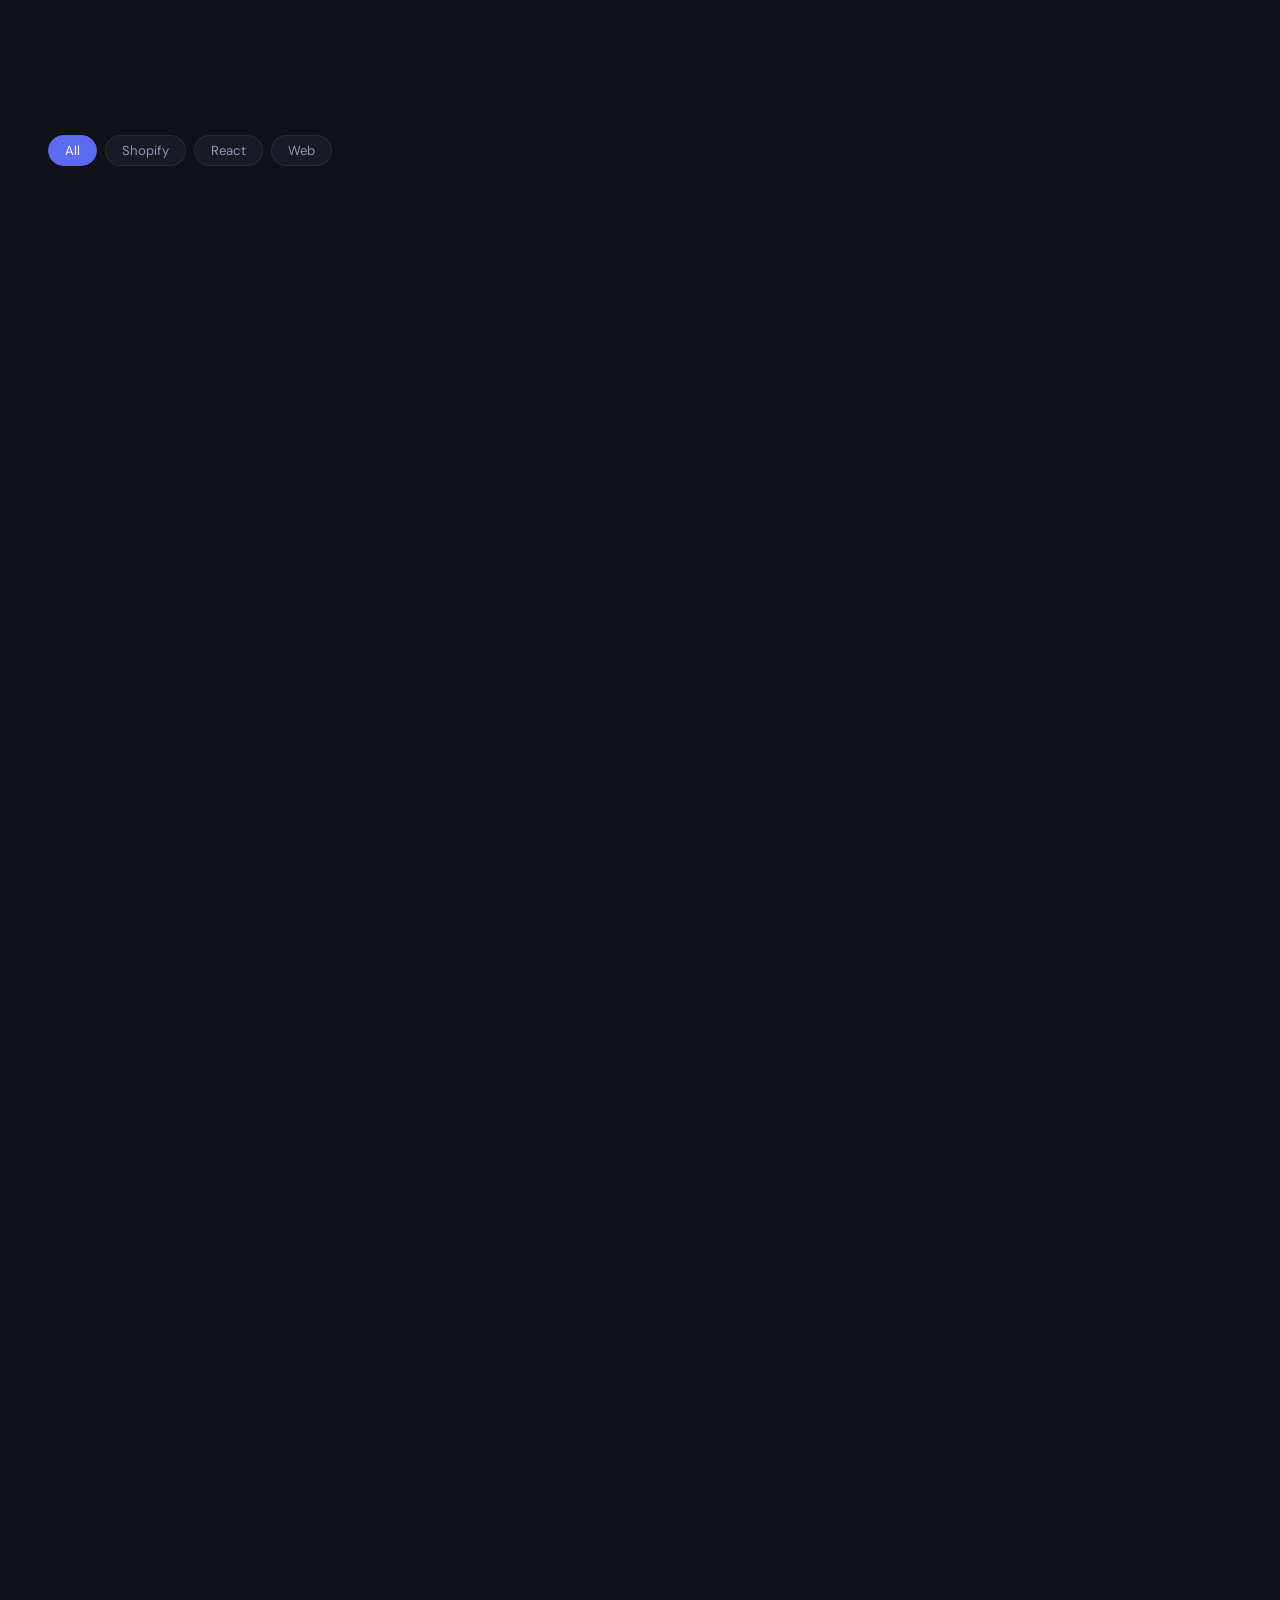
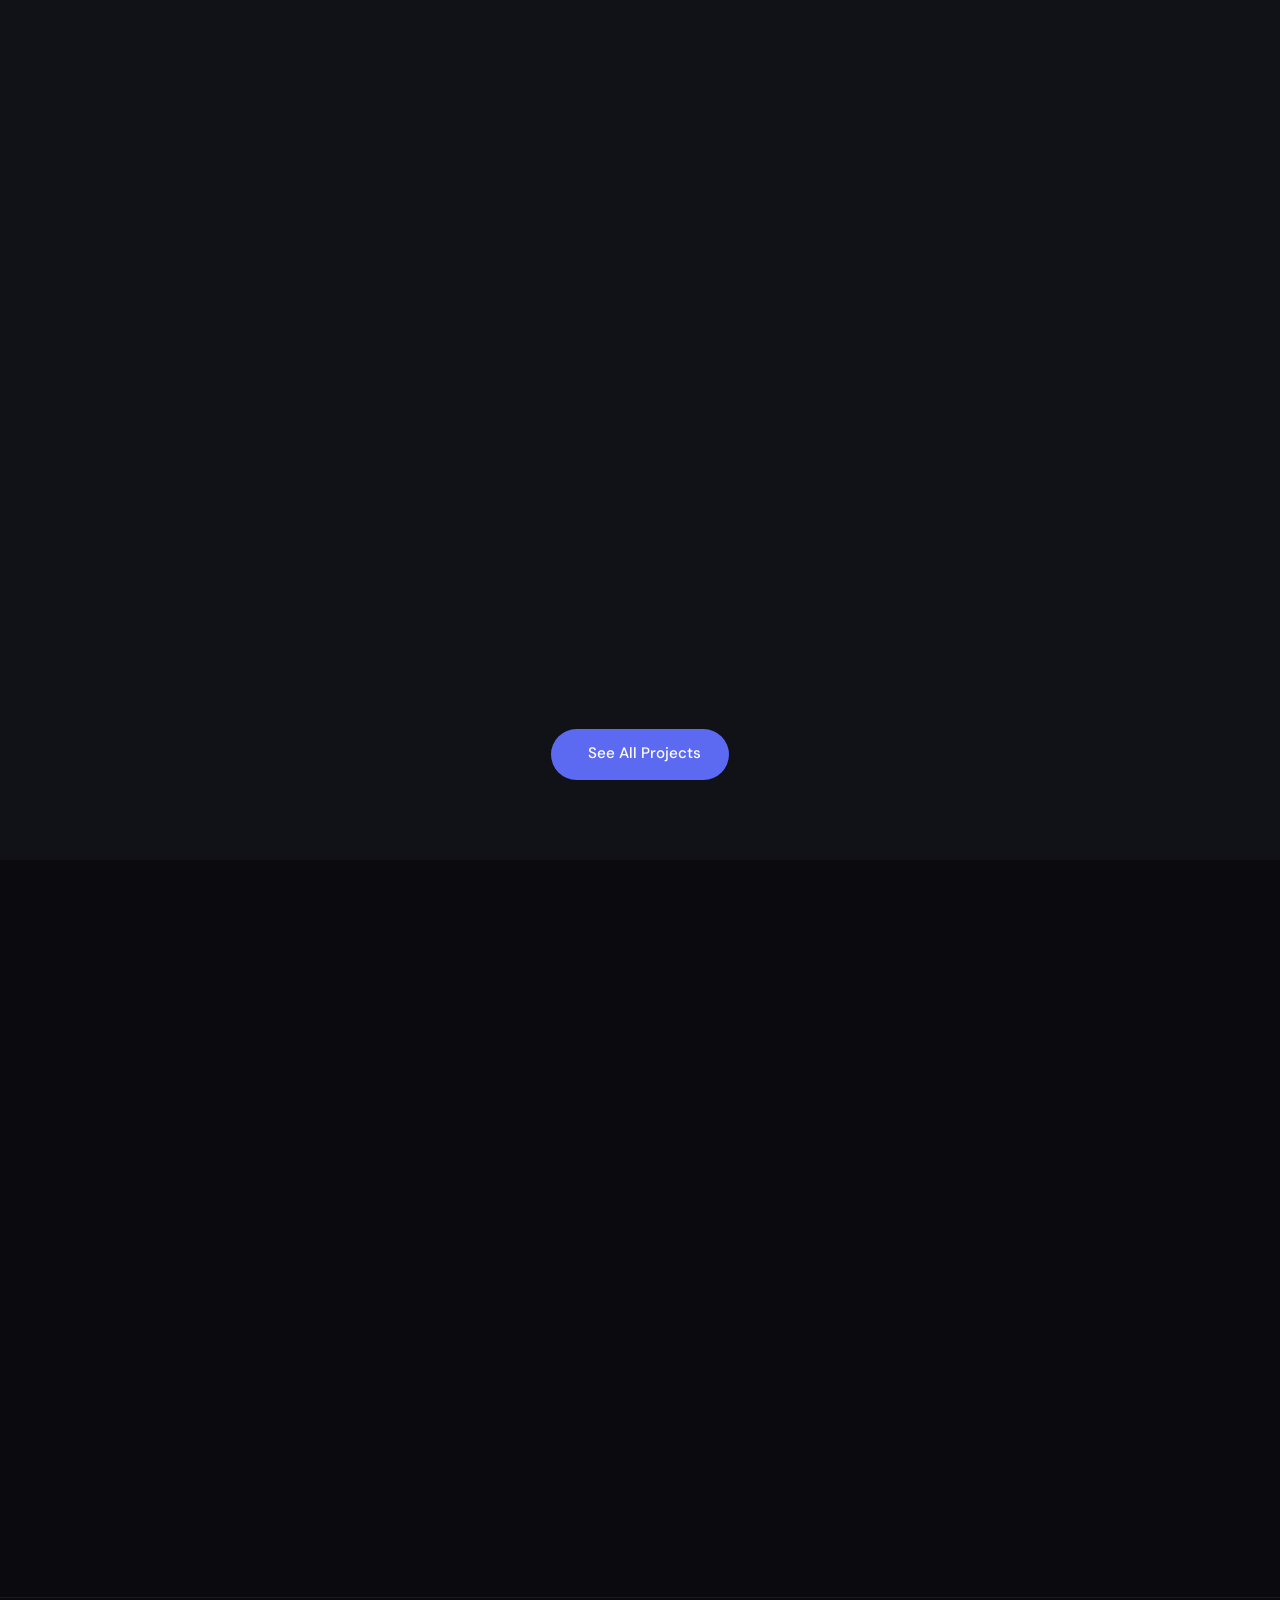
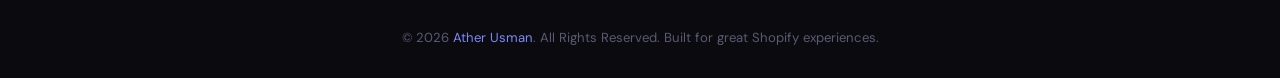
==== commit 6e3c508b: "update projects and about image" ====
--- a/index.html
+++ b/index.html
@@ -76,7 +76,7 @@
   <div class="divider reveal"></div>
   <div class="about-grid">
     <div class="about-photo-wrap reveal">
-      <img src="images/ather1.jpg" alt="Ather Usman" class="about-photo"
+      <img src="images/jambo.jpg" alt="Ather Usman" class="about-photo"
         onerror="this.style.display='none';this.nextElementSibling.style.display='flex';"/>
       <div class="about-photo-placeholder" style="display:none;"><i class="fa-solid fa-user"></i><span>Your Photo</span></div>
     </div>
@@ -189,7 +189,57 @@
         <div class="project-title">Cafeley Shopify Store Theme</div>
         <div class="project-desc">A fully custom Shopify theme built with Liquid, featuring custom sections, metafields, and mobile-first design. Replace with your real Shopify project.(password:coffee)</div>
         <div class="project-techs"><span class="project-tech">Liquid</span><span class="project-tech">Shopify CLI</span><span class="project-tech">Dawn</span><span class="project-tech">CSS</span></div>
-        <div class="project-links"><a href="https://cafeley.myshopify.com/" class="project-link"><i class="fa-solid fa-arrow-up-right-from-square"></i> Live Demo</a><a href="#" class="project-link"><i class="fa-brands fa-github"></i> Code</a></div>
+        <div class="project-links"><a href="https://cafeley.myshopify.com/" class="project-link"><i class="fa-solid fa-arrow-up-right-from-square"></i> Live Demo</a></div>
+      </div>
+    </div>
+    <div class="project-card reveal" data-type="shopify">
+      <img src="images/project-2.png" alt="Cafeley Shopify Theme" class="project-img" onerror="this.style.display='none'"/>
+      <div class="project-body">
+        <div class="project-type">Shopify</div>
+        <div class="project-title">Dar Al Jamaal</div>
+        <div class="project-desc">A fully custom Shopify theme built with Liquid, featuring custom sections, metafields, and mobile-first design. Replace with your real Shopify project.(password:coffee)</div>
+        <div class="project-techs"><span class="project-tech">Liquid</span><span class="project-tech">Shopify CLI</span><span class="project-tech">Apps</span><span class="project-tech">CSS</span></div>
+        <div class="project-links"><a href="https://daraljamaal.com/" class="project-link"><i class="fa-solid fa-arrow-up-right-from-square"></i> Live Demo</a></div>
+      </div>
+    </div>
+     <div class="project-card reveal" data-type="shopify">
+      <img src="images/gultexh.png" alt="Cafeley Shopify Theme" class="project-img" onerror="this.style.display='none'"/>
+      <div class="project-body">
+        <div class="project-type">Shopify</div>
+        <div class="project-title">GulfTech</div>
+        <div class="project-desc">A fully custom Shopify theme built with Liquid, featuring custom sections, metafields, and mobile-first design. Replace with your real Shopify project.(password:coffee)</div>
+        <div class="project-techs"><span class="project-tech">Liquid</span><span class="project-tech">Shopify CLI</span><span class="project-tech">Apps</span><span class="project-tech">CSS</span></div>
+        <div class="project-links"><a href="https://gulftech-gcc.shop/" class="project-link"><i class="fa-solid fa-arrow-up-right-from-square"></i> Live Demo</a></div>
+      </div>
+    </div>
+     <div class="project-card reveal" data-type="shopify">
+      <img src="images/zevani.png" alt="Cafeley Shopify Theme" class="project-img" onerror="this.style.display='none'"/>
+      <div class="project-body">
+        <div class="project-type">Shopify</div>
+        <div class="project-title">Zevani</div>
+        <div class="project-desc">A fully custom Shopify theme built with Liquid, featuring custom sections, metafields, and mobile-first design. Replace with your real Shopify project.(password:coffee)</div>
+        <div class="project-techs"><span class="project-tech">Liquid</span><span class="project-tech">Shopify CLI</span><span class="project-tech">Apps</span><span class="project-tech">CSS</span></div>
+        <div class="project-links"><a href="https://zevani.store/" class="project-link"><i class="fa-solid fa-arrow-up-right-from-square"></i> Live Demo</a></div>
+      </div>
+    </div>
+     <div class="project-card reveal" data-type="shopify">
+      <img src="images/nosteria.png" alt="Cafeley Shopify Theme" class="project-img" onerror="this.style.display='none'"/>
+      <div class="project-body">
+        <div class="project-type">Shopify</div>
+        <div class="project-title">Novexa</div>
+        <div class="project-desc">A fully custom Shopify theme built with Liquid, featuring custom sections, metafields, and mobile-first design. Replace with your real Shopify project.(password:coffee)</div>
+        <div class="project-techs"><span class="project-tech">Liquid</span><span class="project-tech">Shopify CLI</span><span class="project-tech">Apps</span><span class="project-tech">CSS</span></div>
+        <div class="project-links"><a href="https://shopnovexa.store/" class="project-link"><i class="fa-solid fa-arrow-up-right-from-square"></i> Live Demo</a></div>
+      </div>
+    </div>
+     <div class="project-card reveal" data-type="shopify">
+      <img src="images/nestoraa.png" alt="Cafeley Shopify Theme" class="project-img" onerror="this.style.display='none'"/>
+      <div class="project-body">
+        <div class="project-type">Shopify</div>
+        <div class="project-title">Nestora</div>
+        <div class="project-desc">A fully custom Shopify theme built with Liquid, featuring custom sections, metafields, and mobile-first design. Replace with your real Shopify project.(password:coffee)</div>
+        <div class="project-techs"><span class="project-tech">Liquid</span><span class="project-tech">Shopify CLI</span><span class="project-tech">Apps</span><span class="project-tech">CSS</span></div>
+        <div class="project-links"><a href="https://nestorashop.biz/" class="project-link"><i class="fa-solid fa-arrow-up-right-from-square"></i> Live Demo</a></div>
       </div>
     </div>
     <div class="project-card reveal" data-type="react">
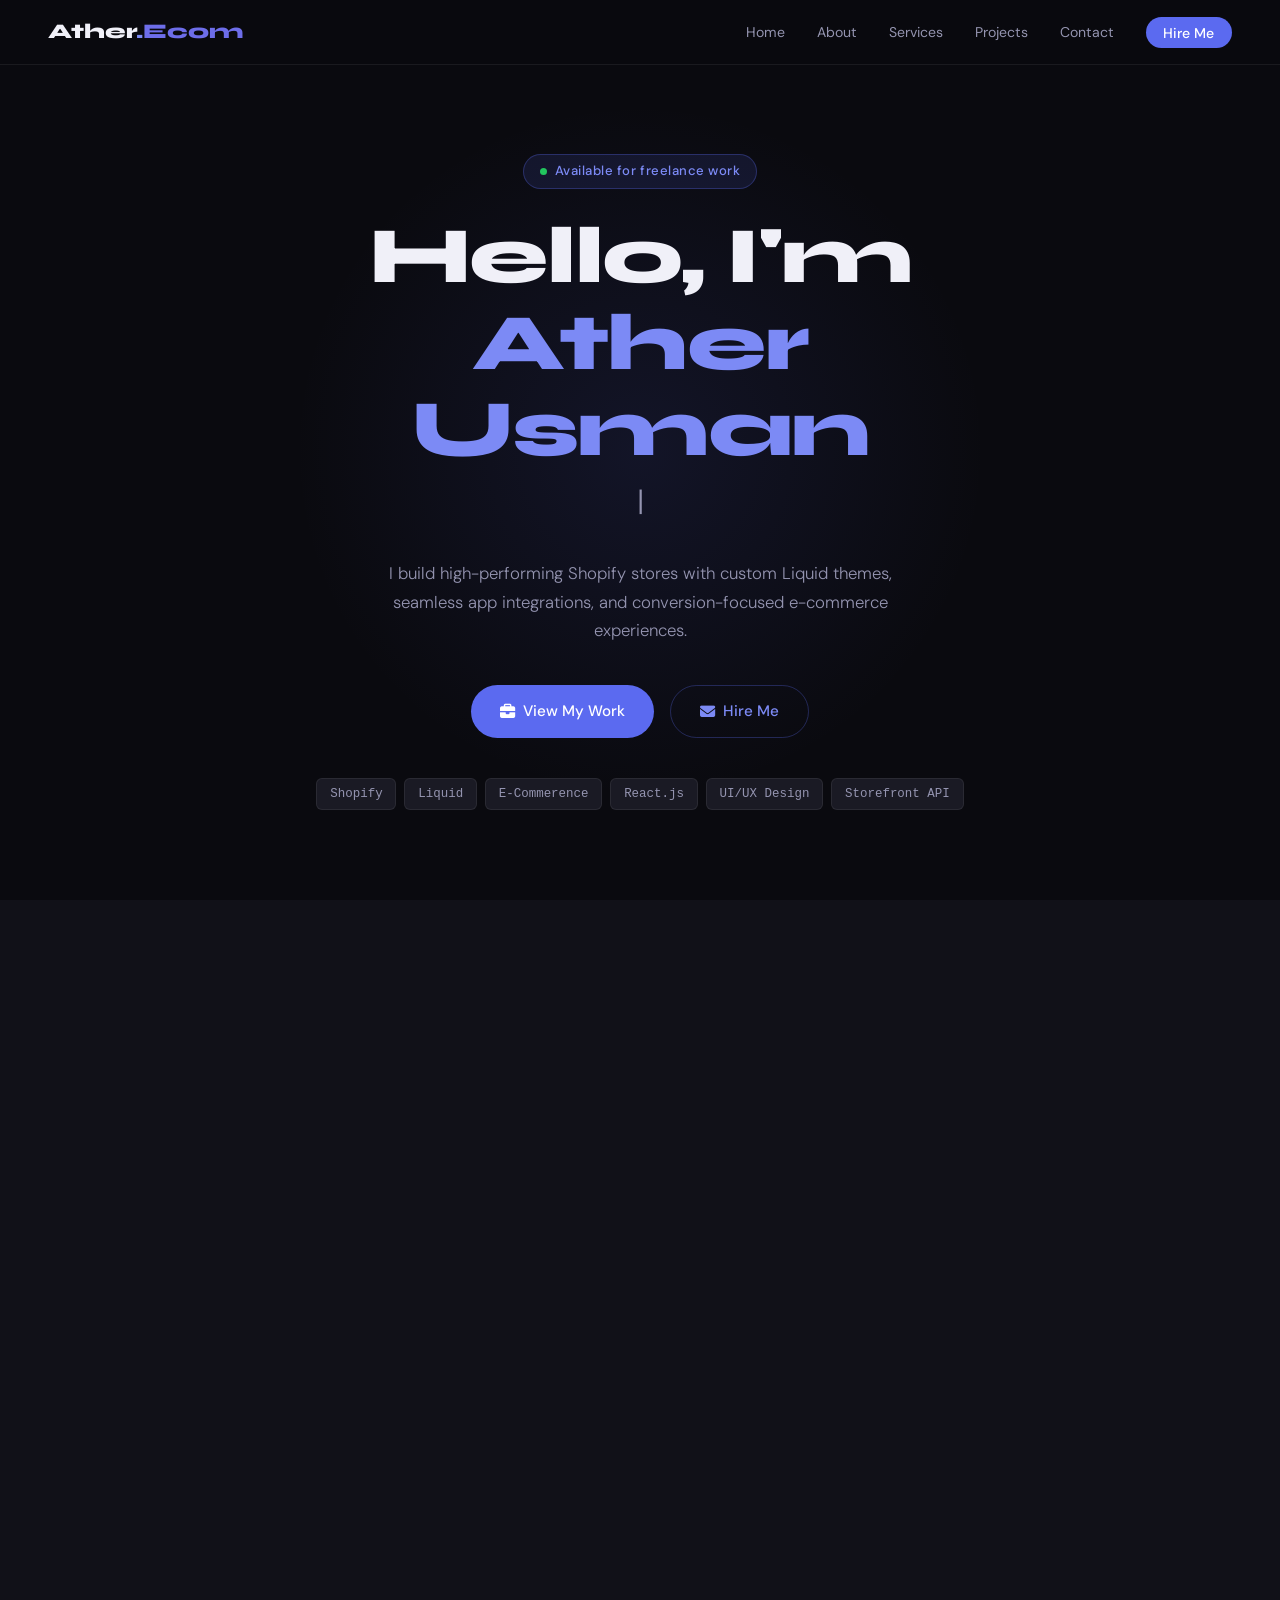
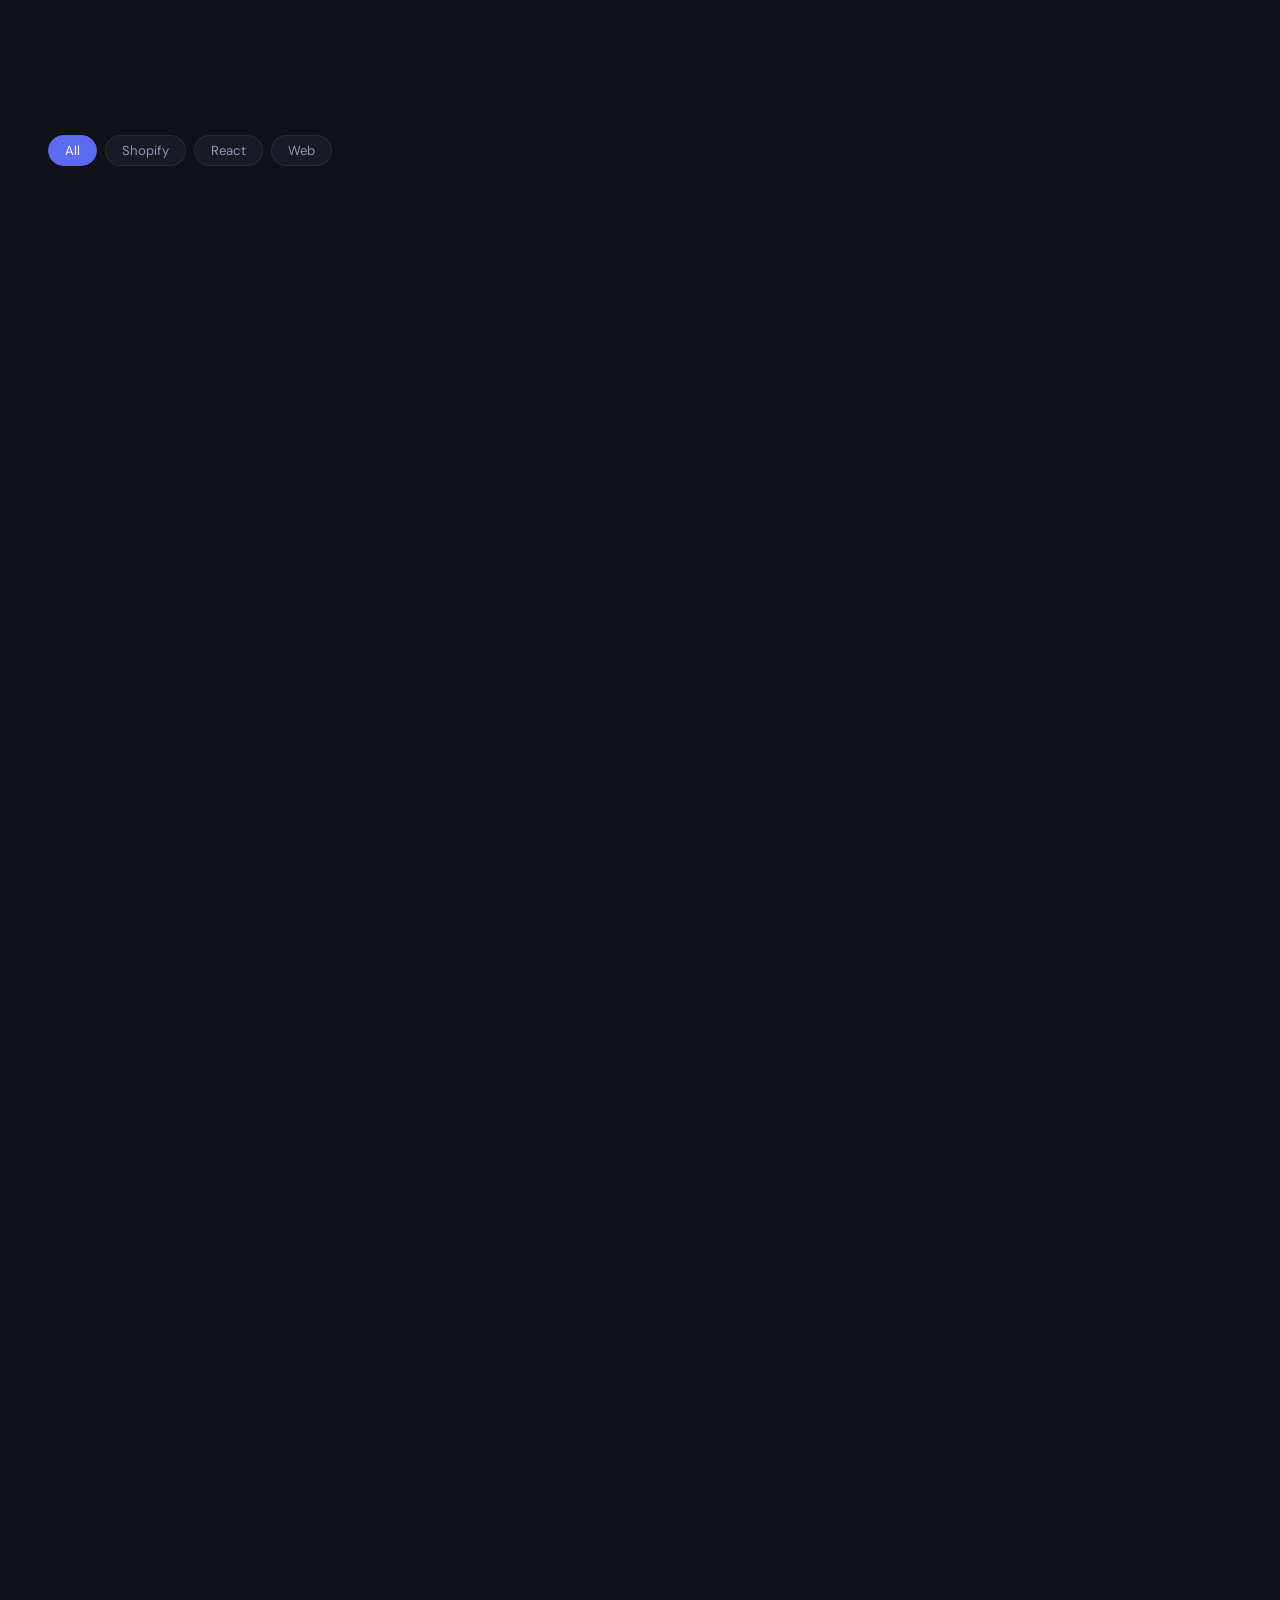
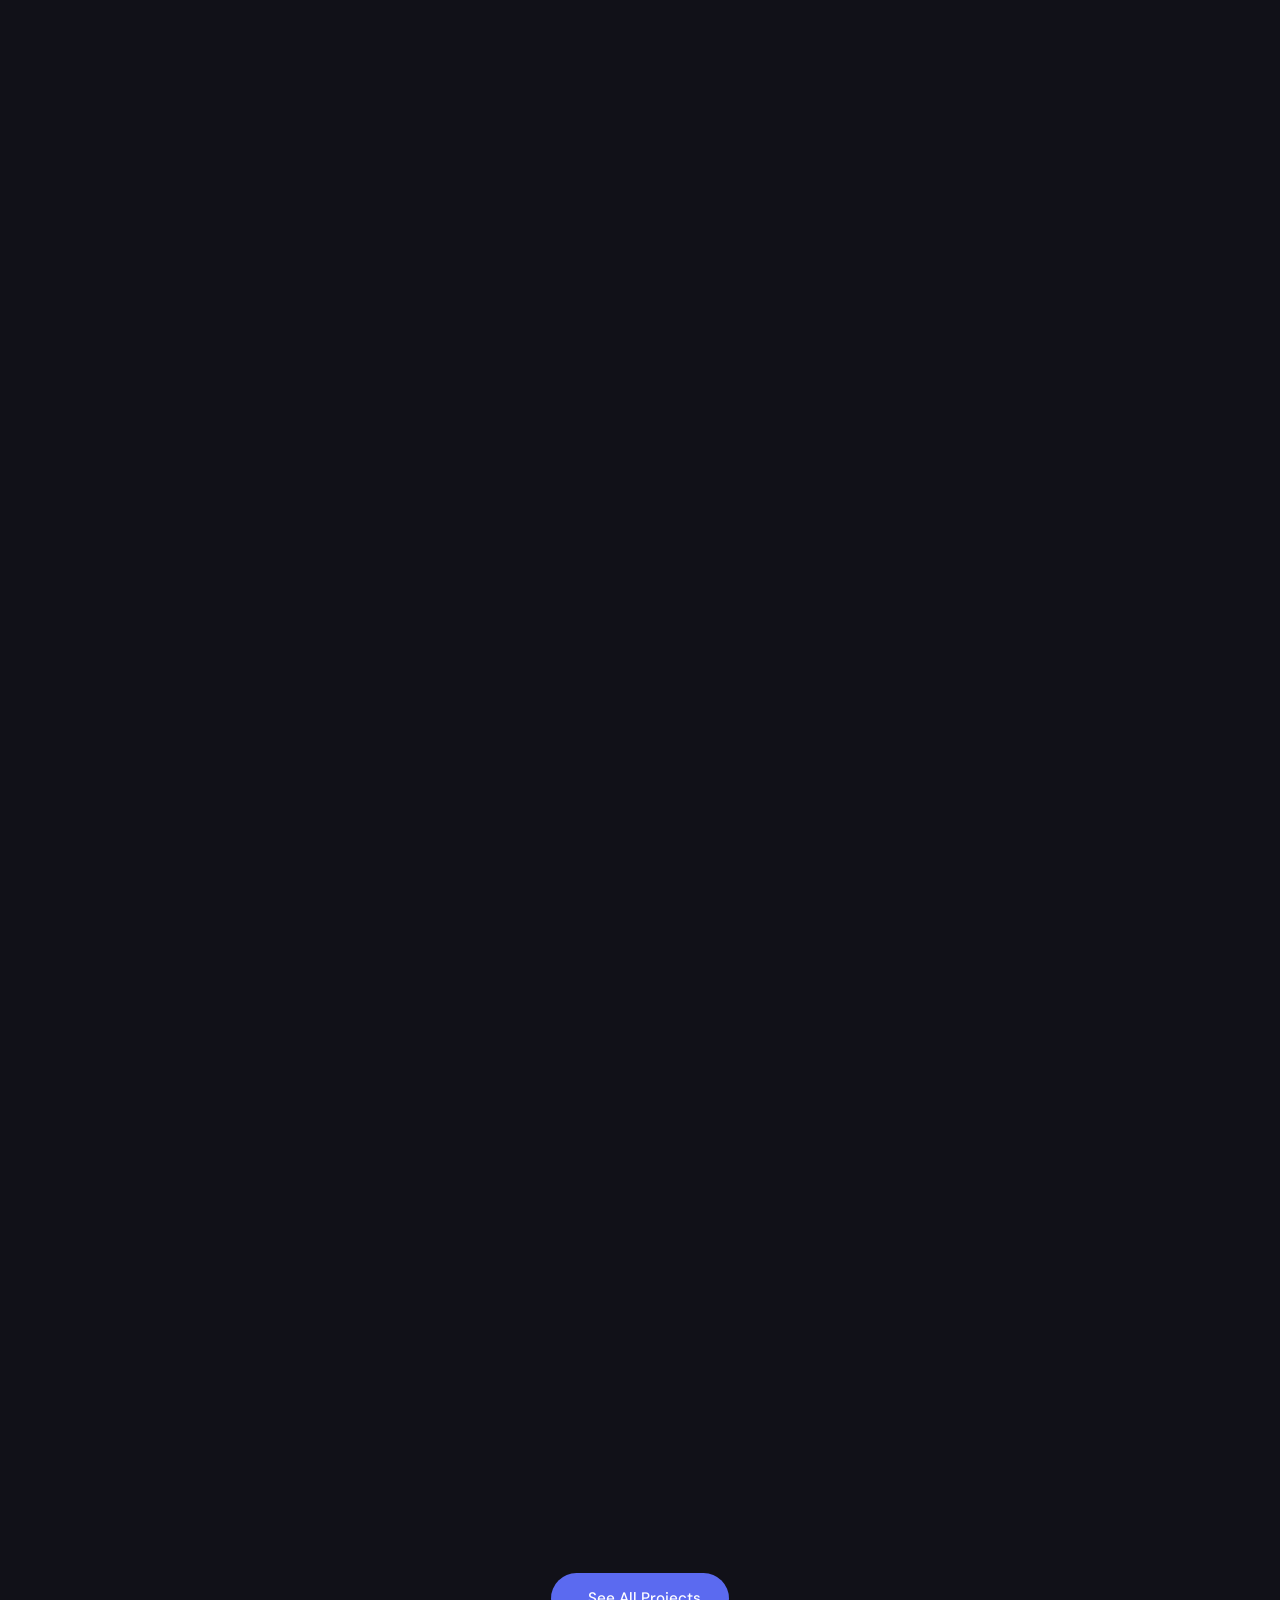
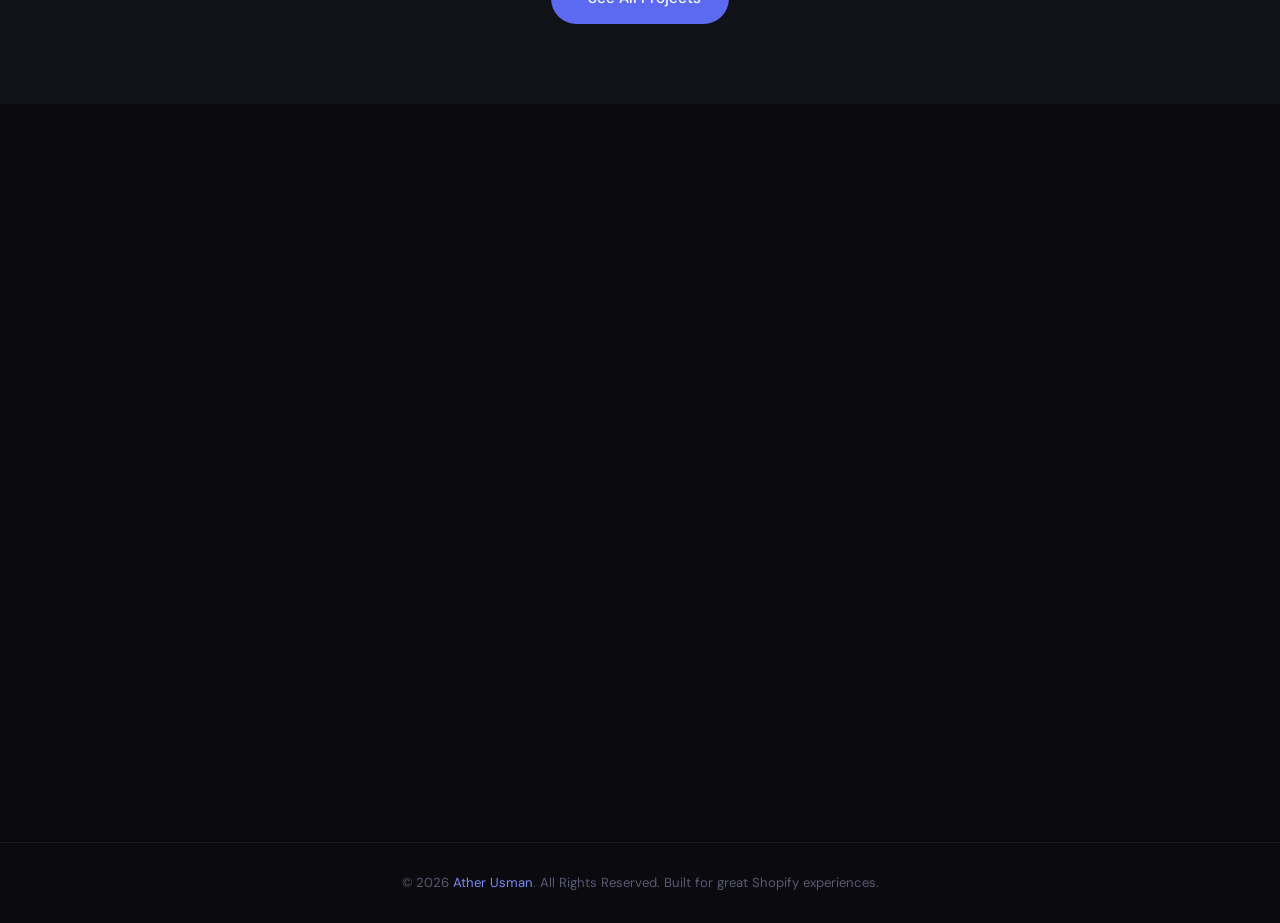
==== commit 9c7ab916: "add shopify projtes, update images , and sme data ," ====
--- a/index.html
+++ b/index.html
@@ -15,7 +15,7 @@
 
 <!-- NAV -->
 <nav>
-  <a href="#home" class="nav-logo">Ather<span>.</span></a>
+  <a href="#home" class="nav-logo">Ather<span>.</span><span style="color:rgb(109, 109, 233);">Ecom</span></a>
   <ul class="nav-links">
     <li><a href="#home">Home</a></li>
     <li><a href="#about">About</a></li>
@@ -63,8 +63,8 @@
     </div>
     <div class="hero-tags">
       <span class="tag">Shopify</span><span class="tag">Liquid</span>
-      <span class="tag">React.js</span><span class="tag">JavaScript</span>
-      <span class="tag">Tailwind CSS</span><span class="tag">Storefront API</span>
+      <span class="tag">E-Commerence</span><span class="tag">React.js</span>
+      <span class="tag">UI/UX Design</span><span class="tag">Storefront API</span>
     </div>
   </div>
 </section>
@@ -76,7 +76,7 @@
   <div class="divider reveal"></div>
   <div class="about-grid">
     <div class="about-photo-wrap reveal">
-      <img src="images/jambo.jpg" alt="Ather Usman" class="about-photo"
+      <img src="images/Ather.png" alt="Ather Usman" class="about-photo"
         onerror="this.style.display='none';this.nextElementSibling.style.display='flex';"/>
       <div class="about-photo-placeholder" style="display:none;"><i class="fa-solid fa-user"></i><span>Your Photo</span></div>
     </div>
@@ -183,6 +183,76 @@
   </div>
   <div class="projects-grid" id="projects-grid">
     <div class="project-card reveal" data-type="shopify">
+      <img src="images/souqaltakhfeedhat.png" alt="Cafeley Shopify Theme" class="project-img" onerror="this.style.display='none'"/>
+      <div class="project-body">
+        <div class="project-type">Shopify</div>
+        <div class="project-title">Souq Al-Takhfeedhat</div>
+        <div class="project-desc">A fully custom Shopify theme built with Liquid, featuring custom sections, metafields, and mobile-first design. Replace with your real Shopify project.</div>
+        <div class="project-techs"><span class="project-tech">Liquid</span><span class="project-tech">Shopify CLI</span><span class="project-tech">Apps</span><span class="project-tech">CSS</span></div>
+        <div class="project-links"><a href="https://souqaltakhfeedhat.com/" class="project-link"><i class="fa-solid fa-arrow-up-right-from-square"></i> Live Demo</a></div>
+      </div>
+    </div>
+    <div class="project-card reveal" data-type="shopify">
+      <img src="images/floryia.png" alt="Cafeley Shopify Theme" class="project-img" onerror="this.style.display='none'"/>
+      <div class="project-body">
+        <div class="project-type">Shopify</div>
+        <div class="project-title">Floriya</div>
+        <div class="project-desc">A fully custom Shopify theme built with Liquid, featuring custom sections, metafields, and mobile-first design. Replace with your real Shopify project.</div>
+        <div class="project-techs"><span class="project-tech">Liquid</span><span class="project-tech">Shopify CLI</span><span class="project-tech">Apps</span><span class="project-tech">CSS</span></div>
+        <div class="project-links"><a href="https://thefloriya.com/" class="project-link"><i class="fa-solid fa-arrow-up-right-from-square"></i> Live Demo</a></div>
+      </div>
+    </div>
+     <div class="project-card reveal" data-type="shopify">
+      <img src="images/Manzaya.png" alt="Cafeley Shopify Theme" class="project-img" onerror="this.style.display='none'"/>
+      <div class="project-body">
+        <div class="project-type">Shopify</div>
+        <div class="project-title">Manzaya</div>
+        <div class="project-desc">A fully custom Shopify theme built with Liquid, featuring custom sections, metafields, and mobile-first design. Replace with your real Shopify project.</div>
+        <div class="project-techs"><span class="project-tech">Liquid</span><span class="project-tech">Shopify CLI</span><span class="project-tech">Apps</span><span class="project-tech">CSS</span></div>
+        <div class="project-links"><a href="https://www.manzaya.com/" class="project-link"><i class="fa-solid fa-arrow-up-right-from-square"></i> Live Demo</a></div>
+      </div>
+    </div>
+      <div class="project-card reveal" data-type="shopify">
+      <img src="images/bytepluse.png" alt="Cafeley Shopify Theme" class="project-img" onerror="this.style.display='none'"/>
+      <div class="project-body">
+        <div class="project-type">Shopify</div>
+        <div class="project-title">Bytepluse</div>
+        <div class="project-desc">A fully custom Shopify theme built with Liquid, featuring custom sections, metafields, and mobile-first design. Replace with your real Shopify project.</div>
+        <div class="project-techs"><span class="project-tech">Liquid</span><span class="project-tech">Shopify CLI</span><span class="project-tech">Apps</span><span class="project-tech">CSS</span></div>
+        <div class="project-links"><a href="https://bytepulseksa.store/" class="project-link"><i class="fa-solid fa-arrow-up-right-from-square"></i> Live Demo</a></div>
+      </div>
+    </div>
+     <div class="project-card reveal" data-type="shopify">
+      <img src="images/redolto.png" alt="Cafeley Shopify Theme" class="project-img" onerror="this.style.display='none'"/>
+      <div class="project-body">
+        <div class="project-type">Shopify</div>
+        <div class="project-title">Redolto</div>
+        <div class="project-desc">A fully custom Shopify theme built with Liquid, featuring custom sections, metafields, and mobile-first design. Replace with your real Shopify project.</div>
+        <div class="project-techs"><span class="project-tech">Liquid</span><span class="project-tech">Shopify CLI</span><span class="project-tech">Apps</span><span class="project-tech">CSS</span></div>
+        <div class="project-links"><a href="https://redolto.store/" class="project-link"><i class="fa-solid fa-arrow-up-right-from-square"></i> Live Demo</a></div>
+      </div>
+    </div>
+     <div class="project-card reveal" data-type="shopify">
+      <img src="images/redolto.png" alt="Cafeley Shopify Theme" class="project-img" onerror="this.style.display='none'"/>
+      <div class="project-body">
+        <div class="project-type">Shopify</div>
+        <div class="project-title">Redolto</div>
+        <div class="project-desc">A fully custom Shopify theme built with Liquid, featuring custom sections, metafields, and mobile-first design. Replace with your real Shopify project.</div>
+        <div class="project-techs"><span class="project-tech">Liquid</span><span class="project-tech">Shopify CLI</span><span class="project-tech">Apps</span><span class="project-tech">CSS</span></div>
+        <div class="project-links"><a href="https://redolto.store/" class="project-link"><i class="fa-solid fa-arrow-up-right-from-square"></i> Live Demo</a></div>
+      </div>
+    </div>
+     <div class="project-card reveal" data-type="shopify">
+      <img src="images/multigo.png" alt="Cafeley Shopify Theme" class="project-img" onerror="this.style.display='none'"/>
+      <div class="project-body">
+        <div class="project-type">Shopify</div>
+        <div class="project-title">Multigo</div>
+        <div class="project-desc">A fully custom Shopify theme built with Liquid, featuring custom sections, metafields, and mobile-first design. Replace with your real Shopify project.</div>
+        <div class="project-techs"><span class="project-tech">Liquid</span><span class="project-tech">Shopify CLI</span><span class="project-tech">Apps</span><span class="project-tech">CSS</span></div>
+        <div class="project-links"><a href="https://multigo.store/" class="project-link"><i class="fa-solid fa-arrow-up-right-from-square"></i> Live Demo</a></div>
+      </div>
+    </div>
+    <div class="project-card reveal" data-type="shopify">
       <img src="images/coffee.webp" alt="Cafeley Shopify Theme" class="project-img" onerror="this.style.display='none'"/>
       <div class="project-body">
         <div class="project-type">Shopify</div>
@@ -197,7 +267,7 @@
       <div class="project-body">
         <div class="project-type">Shopify</div>
         <div class="project-title">Dar Al Jamaal</div>
-        <div class="project-desc">A fully custom Shopify theme built with Liquid, featuring custom sections, metafields, and mobile-first design. Replace with your real Shopify project.(password:coffee)</div>
+        <div class="project-desc">A fully custom Shopify theme built with Liquid, featuring custom sections, metafields, and mobile-first design. Replace with your real Shopify project.</div>
         <div class="project-techs"><span class="project-tech">Liquid</span><span class="project-tech">Shopify CLI</span><span class="project-tech">Apps</span><span class="project-tech">CSS</span></div>
         <div class="project-links"><a href="https://daraljamaal.com/" class="project-link"><i class="fa-solid fa-arrow-up-right-from-square"></i> Live Demo</a></div>
       </div>
@@ -207,7 +277,7 @@
       <div class="project-body">
         <div class="project-type">Shopify</div>
         <div class="project-title">GulfTech</div>
-        <div class="project-desc">A fully custom Shopify theme built with Liquid, featuring custom sections, metafields, and mobile-first design. Replace with your real Shopify project.(password:coffee)</div>
+        <div class="project-desc">A fully custom Shopify theme built with Liquid, featuring custom sections, metafields, and mobile-first design. Replace with your real Shopify project.</div>
         <div class="project-techs"><span class="project-tech">Liquid</span><span class="project-tech">Shopify CLI</span><span class="project-tech">Apps</span><span class="project-tech">CSS</span></div>
         <div class="project-links"><a href="https://gulftech-gcc.shop/" class="project-link"><i class="fa-solid fa-arrow-up-right-from-square"></i> Live Demo</a></div>
       </div>
@@ -217,7 +287,7 @@
       <div class="project-body">
         <div class="project-type">Shopify</div>
         <div class="project-title">Zevani</div>
-        <div class="project-desc">A fully custom Shopify theme built with Liquid, featuring custom sections, metafields, and mobile-first design. Replace with your real Shopify project.(password:coffee)</div>
+        <div class="project-desc">A fully custom Shopify theme built with Liquid, featuring custom sections, metafields, and mobile-first design. Replace with your real Shopify project.</div>
         <div class="project-techs"><span class="project-tech">Liquid</span><span class="project-tech">Shopify CLI</span><span class="project-tech">Apps</span><span class="project-tech">CSS</span></div>
         <div class="project-links"><a href="https://zevani.store/" class="project-link"><i class="fa-solid fa-arrow-up-right-from-square"></i> Live Demo</a></div>
       </div>
@@ -227,7 +297,7 @@
       <div class="project-body">
         <div class="project-type">Shopify</div>
         <div class="project-title">Novexa</div>
-        <div class="project-desc">A fully custom Shopify theme built with Liquid, featuring custom sections, metafields, and mobile-first design. Replace with your real Shopify project.(password:coffee)</div>
+        <div class="project-desc">A fully custom Shopify theme built with Liquid, featuring custom sections, metafields, and mobile-first design. Replace with your real Shopify project.</div>
         <div class="project-techs"><span class="project-tech">Liquid</span><span class="project-tech">Shopify CLI</span><span class="project-tech">Apps</span><span class="project-tech">CSS</span></div>
         <div class="project-links"><a href="https://shopnovexa.store/" class="project-link"><i class="fa-solid fa-arrow-up-right-from-square"></i> Live Demo</a></div>
       </div>
@@ -237,7 +307,7 @@
       <div class="project-body">
         <div class="project-type">Shopify</div>
         <div class="project-title">Nestora</div>
-        <div class="project-desc">A fully custom Shopify theme built with Liquid, featuring custom sections, metafields, and mobile-first design. Replace with your real Shopify project.(password:coffee)</div>
+        <div class="project-desc">A fully custom Shopify theme built with Liquid, featuring custom sections, metafields, and mobile-first design. Replace with your real Shopify project.</div>
         <div class="project-techs"><span class="project-tech">Liquid</span><span class="project-tech">Shopify CLI</span><span class="project-tech">Apps</span><span class="project-tech">CSS</span></div>
         <div class="project-links"><a href="https://nestorashop.biz/" class="project-link"><i class="fa-solid fa-arrow-up-right-from-square"></i> Live Demo</a></div>
       </div>
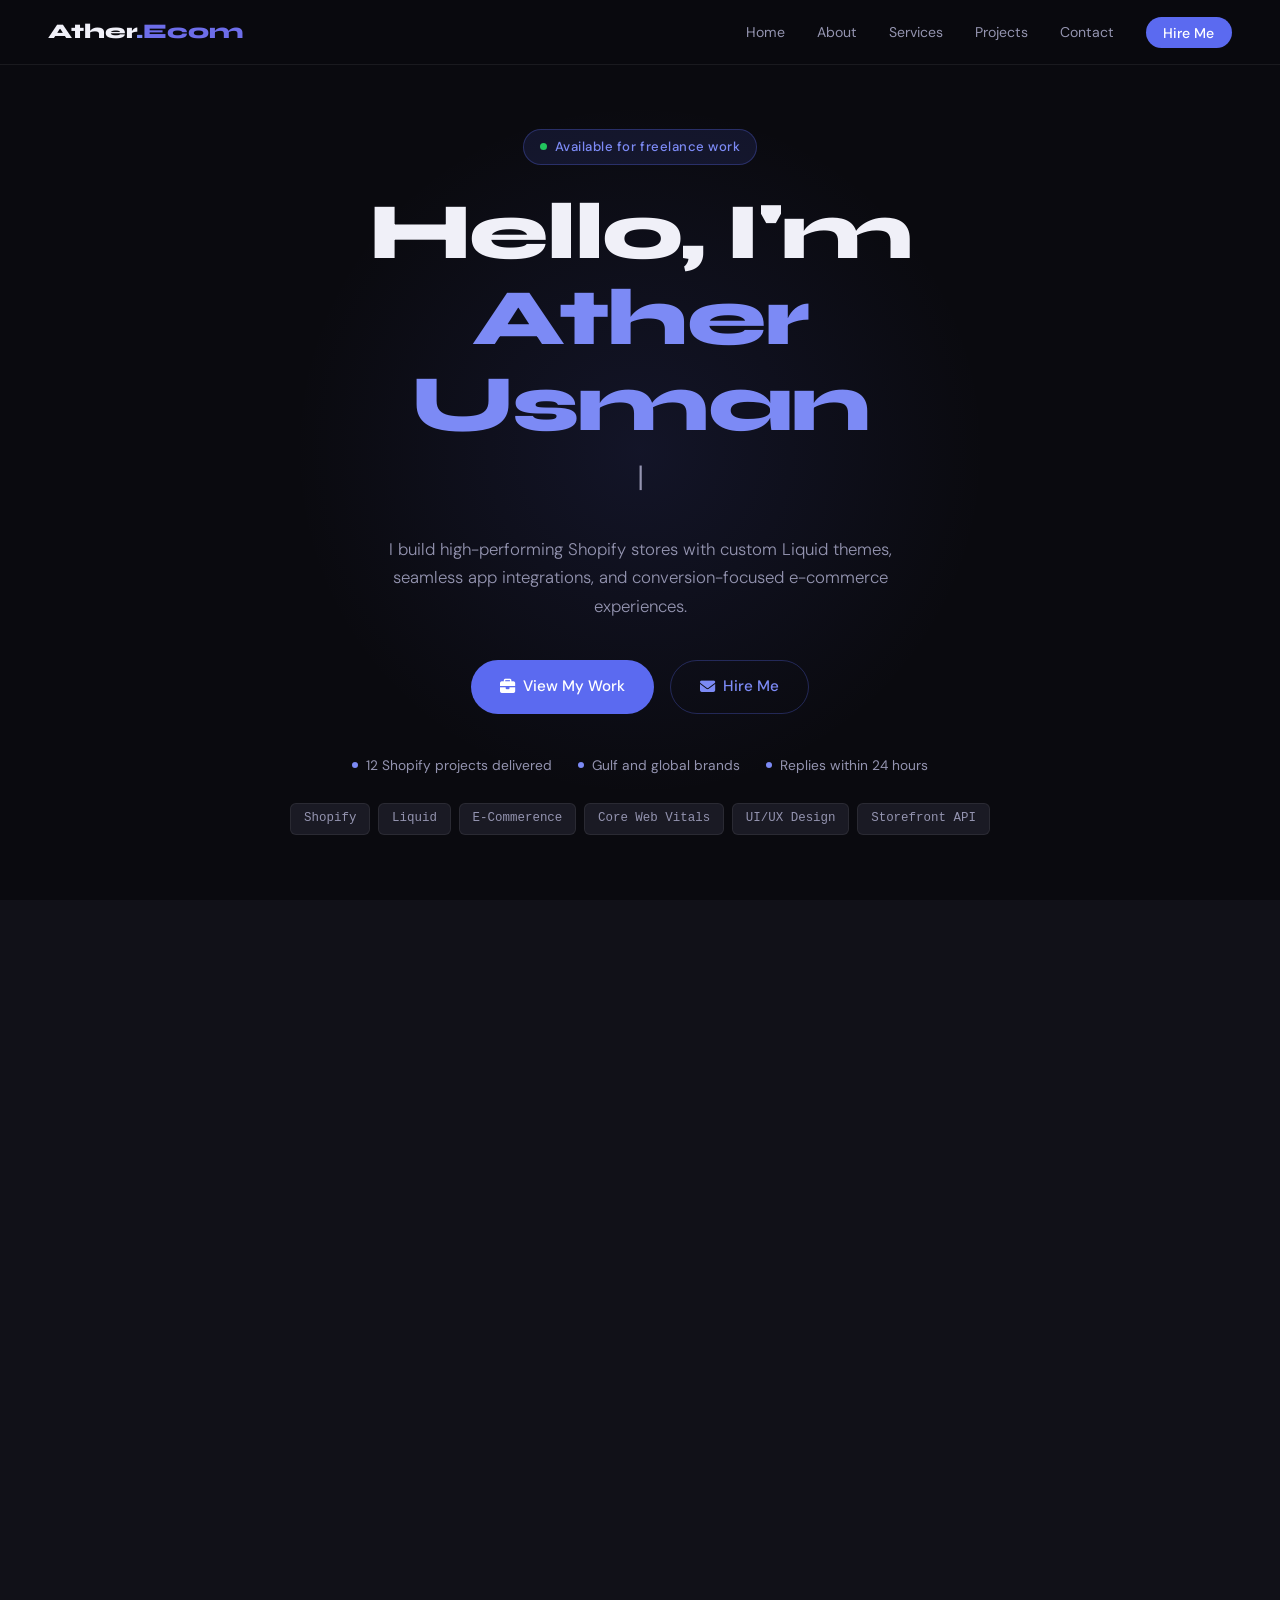
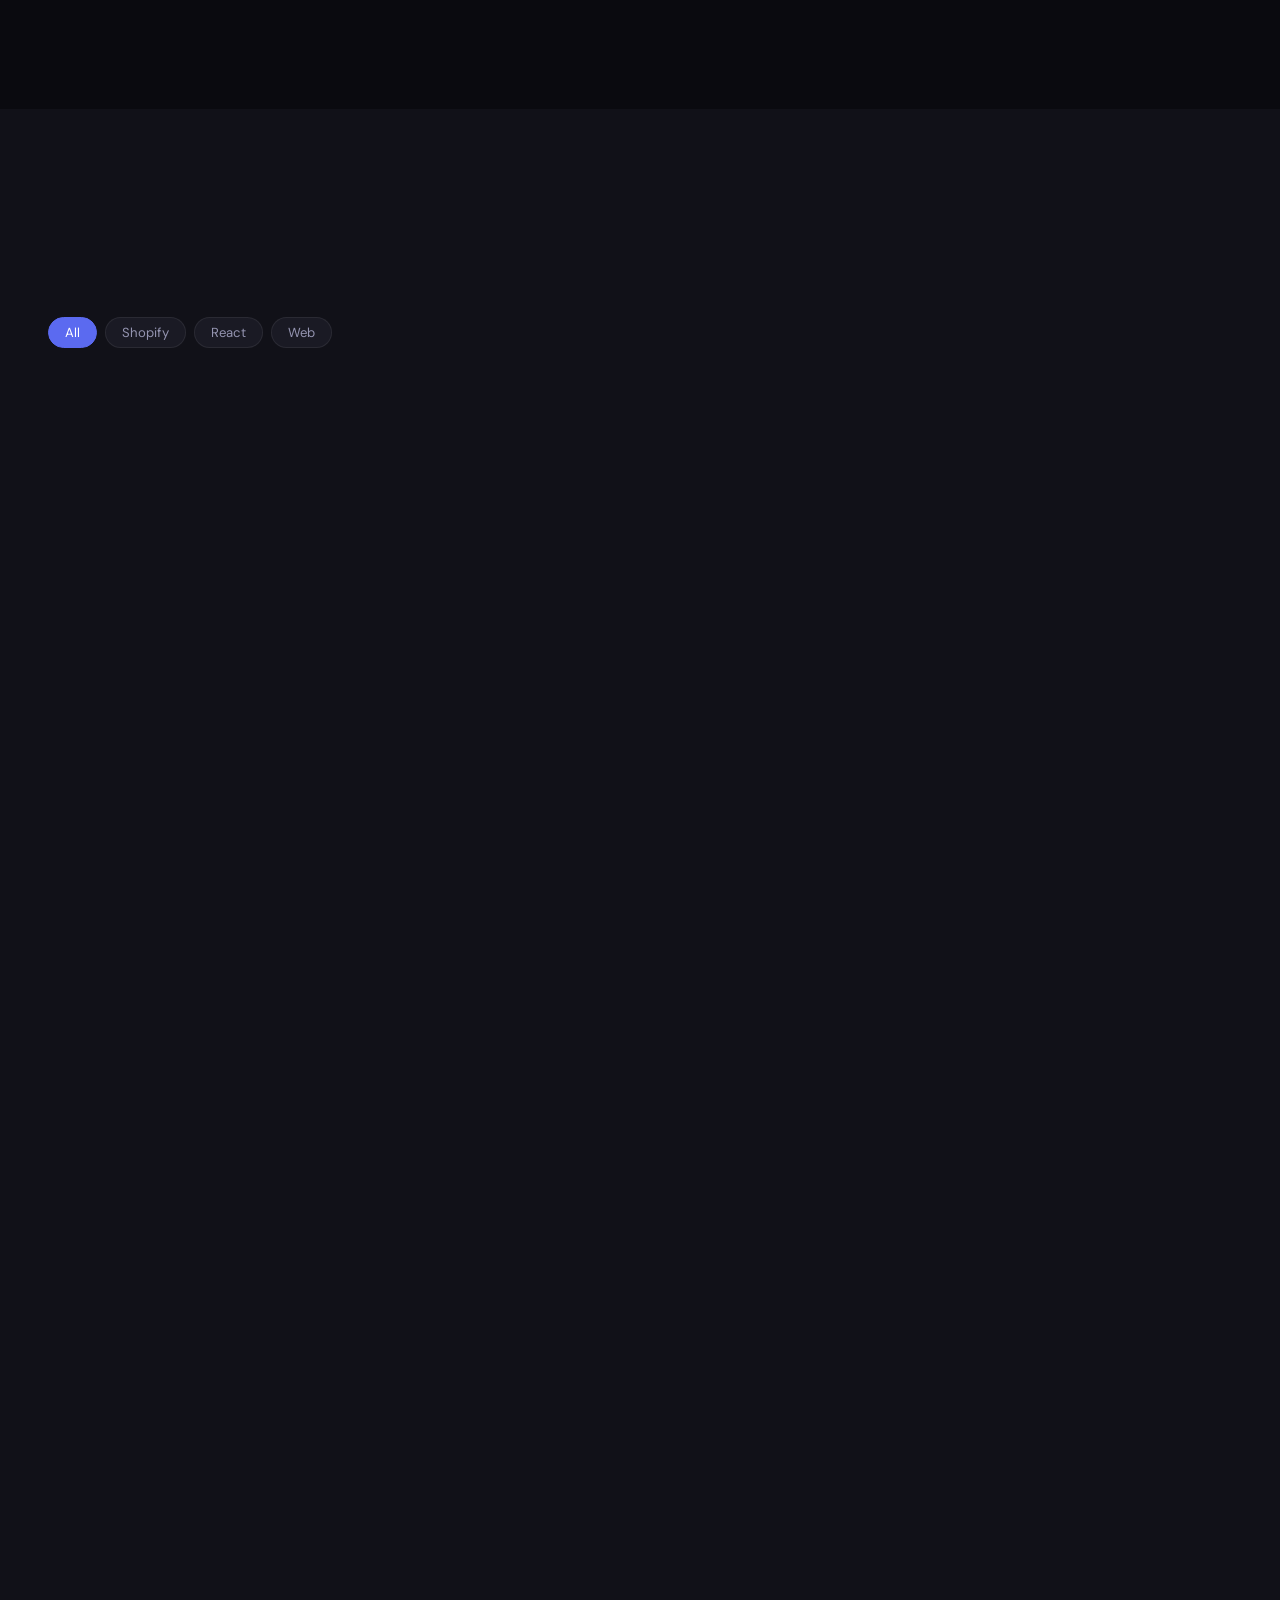
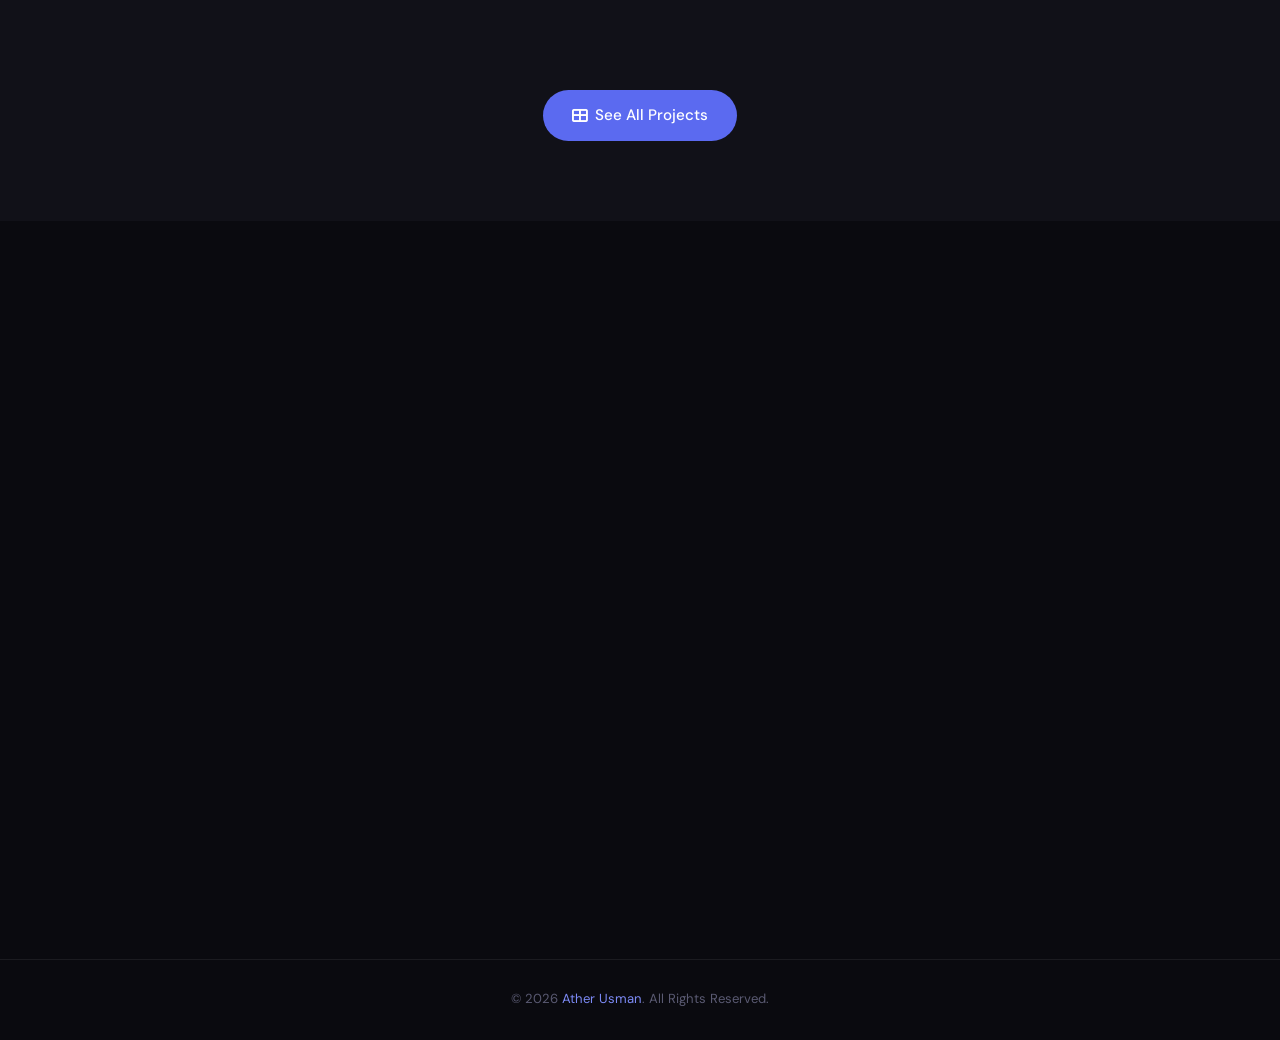
==== commit 2770e245: "update porfolio" ====
--- a/index.html
+++ b/index.html
@@ -61,9 +61,14 @@
       <a href="#projects" class="btn-primary"><i class="fa-solid fa-briefcase"></i> View My Work</a>
       <a href="#contact" class="btn-outline"><i class="fa-solid fa-envelope"></i> Hire Me</a>
     </div>
+    <ul class="hero-proof">
+      <li>12 Shopify projects delivered</li>
+      <li>Gulf and global brands</li>
+      <li>Replies within 24 hours</li>
+    </ul>
     <div class="hero-tags">
       <span class="tag">Shopify</span><span class="tag">Liquid</span>
-      <span class="tag">E-Commerence</span><span class="tag">React.js</span>
+      <span class="tag">E-Commerence</span><span class="tag">Core Web Vitals</span>
       <span class="tag">UI/UX Design</span><span class="tag">Storefront API</span>
     </div>
   </div>
@@ -84,14 +89,19 @@
       <p class="about-bio">I'm a Shopify and Frontend Developer with 2+ years of experience building custom e-commerce stores and responsive web interfaces. I specialize in Shopify theme development using Liquid — creating pixel-perfect designs that are fast, mobile-first, and optimized for conversions.</p>
       <p class="about-bio">From custom theme builds and section development to third-party app integrations and store migrations, I help clients turn their ideas into high-performing online stores.</p>
       <div class="about-details">
-        <div class="detail-row"><span class="detail-label">Name</span><span class="detail-val">Ather Usman</span></div>
+        <!-- <div class="detail-row"><span class="detail-label">Name</span><span class="detail-val">Ather Usman</span></div> -->
         <div class="detail-row"><span class="detail-label">Experience</span><span class="detail-val">2+ Years</span></div>
-        <div class="detail-row"><span class="detail-label">Location</span><span class="detail-val">Faisalabad, Pakistan</span></div>
-        <div class="detail-row"><span class="detail-label">Email</span><span class="detail-val">chatherusman05@gmail.com</span></div>
+        <div class="detail-row"><span class="detail-label">Location</span><span class="detail-val">Pakistan</span></div>
+        <!-- <div class="detail-row"><span class="detail-label">Email</span><span class="detail-val">chatherusman05@gmail.com</span></div> -->
         <div class="detail-row"><span class="detail-label">Specialty</span><span class="detail-val">Shopify Development</span></div>
         <div class="detail-row"><span class="detail-label">Status</span><span class="detail-val" style="color:var(--green);">Available for Hire</span></div>
       </div>
-      <div class="skill-category">Shopify Skills</div>
+       <h3 class="skill-category">Shopify</h3>
+      <ul class="chip-list"><li class="chip">Liquid</li><li class="chip">Shopify CLI</li><li class="chip">Dawn</li><li class="chip">Sections &amp; blocks</li><li class="chip">Metafields</li><li class="chip">Storefront API</li><li class="chip">Meta Pixel</li></ul>
+      <h3 class="skill-category">Frontend</h3>
+      <ul class="chip-list"><li class="chip">HTML &amp; CSS</li><li class="chip">JavaScript</li><li class="chip">Tailwind CSS</li><li class="chip">React.js</li></ul>
+
+      <!-- <div class="skill-category">Shopify Skills</div>
       <div class="skills-grid">
         <div class="skill-card"><div class="skill-name">Liquid Templating</div><div class="skill-bar"><div class="skill-fill" style="width:85%"></div></div><div class="skill-pct">85%</div></div>
         <div class="skill-card"><div class="skill-name">Shopify CLI & Dawn</div><div class="skill-bar"><div class="skill-fill" style="width:80%"></div></div><div class="skill-pct">80%</div></div>
@@ -105,8 +115,8 @@
         <div class="skill-card"><div class="skill-name">React.js</div><div class="skill-bar"><div class="skill-fill" style="width:75%"></div></div><div class="skill-pct">75%</div></div>
         <div class="skill-card"><div class="skill-name">Tailwind CSS</div><div class="skill-bar"><div class="skill-fill" style="width:85%"></div></div><div class="skill-pct">85%</div></div>
         <div class="skill-card"><div class="skill-name">HTML & CSS</div><div class="skill-bar"><div class="skill-fill" style="width:95%"></div></div><div class="skill-pct">95%</div></div>
-      </div>
-      <a href="https://ather-10.github.io/resume/cv-a.pdf" class="btn-primary" style="width:fit-content;margin-top:0.5rem;" target="_blank">
+      </div> -->
+      <a href="https://ather-10.github.io/resume/cv-b.pdf" class="btn-primary" style="width:fit-content;margin-top:0.5rem;" target="_blank">
         <i class="fa-solid fa-download"></i> Download CV
       </a>
     </div>
@@ -170,7 +180,23 @@
   </div>
 </section>
 
+<!-- PROCESS -->
+<section id="process" class="alt" aria-labelledby="process-title">
+  <p class="section-label reveal">Process</p>
+  <h2 class="section-title reveal" id="process-title">How we'll work together</h2>
+  <div class="divider reveal"></div>
+  <ol class="process">
+    <li class="reveal"><h3>Brief and plan</h3><p>We agree on goals, pages, features, timeline, and price before any code is written.</p></li>
+    <li class="reveal"><h3>Build</h3><p>I build your theme in Liquid with a preview link you can check along the way.</p></li>
+    <li class="reveal"><h3>Test</h3><p>Mobile layout, speed, and checkout are tested before launch.</p></li>
+    <li class="reveal"><h3>Launch and support</h3><p>I launch the store and stay available for fixes and updates.</p></li>
+  </ol>
+</section>
+
+
 <!-- PROJECTS -->
+<!-- VERIFY: the Shopify descriptions below were written from each store's screenshot.
+     Replace any that are wrong with what you actually built + one real result (speed score, sales, launch date). -->
 <section id="projects" style="background:var(--bg2);">
   <div class="section-label reveal">Projects</div>
   <div class="section-title reveal">My Recent <span>Work</span></div>
@@ -183,148 +209,137 @@
   </div>
   <div class="projects-grid" id="projects-grid">
     <div class="project-card reveal" data-type="shopify">
-      <img src="images/souqaltakhfeedhat.png" alt="Cafeley Shopify Theme" class="project-img" onerror="this.style.display='none'"/>
+      <img src="images/souqaltakhfeedhat.png" alt="Souq Al-Takhfeedhat Shopify store homepage" class="project-img" loading="lazy" onerror="this.style.display='none'"/>
       <div class="project-body">
         <div class="project-type">Shopify</div>
         <div class="project-title">Souq Al-Takhfeedhat</div>
-        <div class="project-desc">A fully custom Shopify theme built with Liquid, featuring custom sections, metafields, and mobile-first design. Replace with your real Shopify project.</div>
+        <div class="project-desc">Custom Liquid theme for a home-goods store, with a bold hero banner, Arabic-ready announcement bar and mobile-first layout.</div>
         <div class="project-techs"><span class="project-tech">Liquid</span><span class="project-tech">Shopify CLI</span><span class="project-tech">Apps</span><span class="project-tech">CSS</span></div>
         <div class="project-links"><a href="https://souqaltakhfeedhat.com/" class="project-link"><i class="fa-solid fa-arrow-up-right-from-square"></i> Live Demo</a></div>
       </div>
     </div>
     <div class="project-card reveal" data-type="shopify">
-      <img src="images/floryia.png" alt="Cafeley Shopify Theme" class="project-img" onerror="this.style.display='none'"/>
+      <img src="images/floryia.png" alt="Floriya Shopify store homepage" class="project-img" loading="lazy" onerror="this.style.display='none'"/>
       <div class="project-body">
         <div class="project-type">Shopify</div>
         <div class="project-title">Floriya</div>
-        <div class="project-desc">A fully custom Shopify theme built with Liquid, featuring custom sections, metafields, and mobile-first design. Replace with your real Shopify project.</div>
+        <div class="project-desc">Custom Liquid theme for a beauty-accessories store, with a soft editorial hero and mobile-first layout.</div>
         <div class="project-techs"><span class="project-tech">Liquid</span><span class="project-tech">Shopify CLI</span><span class="project-tech">Apps</span><span class="project-tech">CSS</span></div>
         <div class="project-links"><a href="https://thefloriya.com/" class="project-link"><i class="fa-solid fa-arrow-up-right-from-square"></i> Live Demo</a></div>
       </div>
     </div>
-     <div class="project-card reveal" data-type="shopify">
-      <img src="images/Manzaya.png" alt="Cafeley Shopify Theme" class="project-img" onerror="this.style.display='none'"/>
+    <div class="project-card reveal" data-type="shopify">
+      <img src="images/Manzaya.png" alt="Manzaya Shopify store homepage" class="project-img" loading="lazy" onerror="this.style.display='none'"/>
       <div class="project-body">
         <div class="project-type">Shopify</div>
         <div class="project-title">Manzaya</div>
-        <div class="project-desc">A fully custom Shopify theme built with Liquid, featuring custom sections, metafields, and mobile-first design. Replace with your real Shopify project.</div>
+        <div class="project-desc">Custom Liquid theme for a home-essentials store, with a bold teal hero, shipping and discount announcement bar, and mobile-first layout.</div>
         <div class="project-techs"><span class="project-tech">Liquid</span><span class="project-tech">Shopify CLI</span><span class="project-tech">Apps</span><span class="project-tech">CSS</span></div>
         <div class="project-links"><a href="https://www.manzaya.com/" class="project-link"><i class="fa-solid fa-arrow-up-right-from-square"></i> Live Demo</a></div>
       </div>
     </div>
-      <div class="project-card reveal" data-type="shopify">
-      <img src="images/bytepluse.png" alt="Cafeley Shopify Theme" class="project-img" onerror="this.style.display='none'"/>
-      <div class="project-body">
-        <div class="project-type">Shopify</div>
-        <div class="project-title">Bytepluse</div>
-        <div class="project-desc">A fully custom Shopify theme built with Liquid, featuring custom sections, metafields, and mobile-first design. Replace with your real Shopify project.</div>
+    <div class="project-card reveal" data-type="shopify">
+      <img src="images/bytepluse.png" alt="Bytepulse Shopify store homepage" class="project-img" loading="lazy" onerror="this.style.display='none'"/>
+      <div class="project-body">
+        <div class="project-type">Shopify</div>
+        <div class="project-title">Bytepulse</div>
+        <div class="project-desc">Custom Liquid theme for a smart-gadgets store serving Saudi Arabia, with bilingual Arabic and English content.</div>
         <div class="project-techs"><span class="project-tech">Liquid</span><span class="project-tech">Shopify CLI</span><span class="project-tech">Apps</span><span class="project-tech">CSS</span></div>
         <div class="project-links"><a href="https://bytepulseksa.store/" class="project-link"><i class="fa-solid fa-arrow-up-right-from-square"></i> Live Demo</a></div>
       </div>
     </div>
-     <div class="project-card reveal" data-type="shopify">
-      <img src="images/redolto.png" alt="Cafeley Shopify Theme" class="project-img" onerror="this.style.display='none'"/>
+    <div class="project-card reveal" data-type="shopify">
+      <img src="images/redolto.png" alt="Redolto Shopify store homepage" class="project-img" loading="lazy" onerror="this.style.display='none'"/>
       <div class="project-body">
         <div class="project-type">Shopify</div>
         <div class="project-title">Redolto</div>
-        <div class="project-desc">A fully custom Shopify theme built with Liquid, featuring custom sections, metafields, and mobile-first design. Replace with your real Shopify project.</div>
+        <div class="project-desc">Custom Liquid theme for a home-accessories store, with a free-delivery bar and product-benefit icons in the hero.</div>
         <div class="project-techs"><span class="project-tech">Liquid</span><span class="project-tech">Shopify CLI</span><span class="project-tech">Apps</span><span class="project-tech">CSS</span></div>
         <div class="project-links"><a href="https://redolto.store/" class="project-link"><i class="fa-solid fa-arrow-up-right-from-square"></i> Live Demo</a></div>
       </div>
     </div>
-     <div class="project-card reveal" data-type="shopify">
-      <img src="images/redolto.png" alt="Cafeley Shopify Theme" class="project-img" onerror="this.style.display='none'"/>
-      <div class="project-body">
-        <div class="project-type">Shopify</div>
-        <div class="project-title">Redolto</div>
-        <div class="project-desc">A fully custom Shopify theme built with Liquid, featuring custom sections, metafields, and mobile-first design. Replace with your real Shopify project.</div>
-        <div class="project-techs"><span class="project-tech">Liquid</span><span class="project-tech">Shopify CLI</span><span class="project-tech">Apps</span><span class="project-tech">CSS</span></div>
-        <div class="project-links"><a href="https://redolto.store/" class="project-link"><i class="fa-solid fa-arrow-up-right-from-square"></i> Live Demo</a></div>
-      </div>
-    </div>
-     <div class="project-card reveal" data-type="shopify">
-      <img src="images/multigo.png" alt="Cafeley Shopify Theme" class="project-img" onerror="this.style.display='none'"/>
+    <div class="project-card reveal" data-type="shopify">
+      <img src="images/multigo.png" alt="Multigo Shopify store homepage" class="project-img" loading="lazy" onerror="this.style.display='none'"/>
       <div class="project-body">
         <div class="project-type">Shopify</div>
         <div class="project-title">Multigo</div>
-        <div class="project-desc">A fully custom Shopify theme built with Liquid, featuring custom sections, metafields, and mobile-first design. Replace with your real Shopify project.</div>
+        <div class="project-desc">Custom Liquid theme for a home-accessories store, with Arabic and English messaging and Cash on Delivery highlights.</div>
         <div class="project-techs"><span class="project-tech">Liquid</span><span class="project-tech">Shopify CLI</span><span class="project-tech">Apps</span><span class="project-tech">CSS</span></div>
         <div class="project-links"><a href="https://multigo.store/" class="project-link"><i class="fa-solid fa-arrow-up-right-from-square"></i> Live Demo</a></div>
       </div>
     </div>
     <div class="project-card reveal" data-type="shopify">
-      <img src="images/coffee.webp" alt="Cafeley Shopify Theme" class="project-img" onerror="this.style.display='none'"/>
+      <img src="images/project-2.png" alt="Dar Al Jamaal Shopify store homepage" class="project-img" loading="lazy" onerror="this.style.display='none'"/>
+      <div class="project-body">
+        <div class="project-type">Shopify</div>
+        <div class="project-title">Dar Al Jamaal</div>
+        <div class="project-desc">Custom Liquid theme for a home-styling and decor store, with a clean editorial hero and mobile-first layout.</div>
+        <div class="project-techs"><span class="project-tech">Liquid</span><span class="project-tech">Shopify CLI</span><span class="project-tech">Apps</span><span class="project-tech">CSS</span></div>
+        <div class="project-links"><a href="https://daraljamaal.com/" class="project-link"><i class="fa-solid fa-arrow-up-right-from-square"></i> Live Demo</a></div>
+      </div>
+    </div>
+    <div class="project-card reveal" data-type="shopify">
+      <img src="images/gultexh.png" alt="GulfTech Shopify store homepage" class="project-img" loading="lazy" onerror="this.style.display='none'"/>
+      <div class="project-body">
+        <div class="project-type">Shopify</div>
+        <div class="project-title">GulfTech</div>
+        <div class="project-desc">Custom Liquid theme for a tech-accessories store serving the Gulf (GCC) market, built mobile-first.</div>
+        <div class="project-techs"><span class="project-tech">Liquid</span><span class="project-tech">Shopify CLI</span><span class="project-tech">Apps</span><span class="project-tech">CSS</span></div>
+        <div class="project-links"><a href="https://gulftech-gcc.shop/" class="project-link"><i class="fa-solid fa-arrow-up-right-from-square"></i> Live Demo</a></div>
+      </div>
+    </div>
+    <div class="project-card reveal" data-type="shopify">
+      <img src="images/zevani.png" alt="Zevani Shopify store homepage" class="project-img" loading="lazy" onerror="this.style.display='none'"/>
+      <div class="project-body">
+        <div class="project-type">Shopify</div>
+        <div class="project-title">Zevani</div>
+        <div class="project-desc">Custom Liquid theme for a home-appliance store, with a full-width hero banner and clean navigation.</div>
+        <div class="project-techs"><span class="project-tech">Liquid</span><span class="project-tech">Shopify CLI</span><span class="project-tech">Apps</span><span class="project-tech">CSS</span></div>
+        <div class="project-links"><a href="https://zevani.store/" class="project-link"><i class="fa-solid fa-arrow-up-right-from-square"></i> Live Demo</a></div>
+      </div>
+    </div>
+    <div class="project-card reveal" data-type="shopify">
+      <img src="images/nosteria.png" alt="Novexa Shopify store homepage" class="project-img" loading="lazy" onerror="this.style.display='none'"/>
+      <div class="project-body">
+        <div class="project-type">Shopify</div>
+        <div class="project-title">Novexa</div>
+        <div class="project-desc">Custom Liquid theme for a tech-gadgets and home-appliance store, with category shortcuts in the hero.</div>
+        <div class="project-techs"><span class="project-tech">Liquid</span><span class="project-tech">Shopify CLI</span><span class="project-tech">Apps</span><span class="project-tech">CSS</span></div>
+        <div class="project-links"><a href="https://shopnovexa.store/" class="project-link"><i class="fa-solid fa-arrow-up-right-from-square"></i> Live Demo</a></div>
+      </div>
+    </div>
+    <div class="project-card reveal" data-type="shopify">
+      <img src="images/nestoraa.png" alt="Nestora Shopify store homepage" class="project-img" loading="lazy" onerror="this.style.display='none'"/>
+      <div class="project-body">
+        <div class="project-type">Shopify</div>
+        <div class="project-title">Nestora</div>
+        <div class="project-desc">Custom Liquid theme for a home-appliance store, with Arabic and English content and offer banners.</div>
+        <div class="project-techs"><span class="project-tech">Liquid</span><span class="project-tech">Shopify CLI</span><span class="project-tech">Apps</span><span class="project-tech">CSS</span></div>
+        <div class="project-links"><a href="https://nestorashop.biz/" class="project-link"><i class="fa-solid fa-arrow-up-right-from-square"></i> Live Demo</a></div>
+      </div>
+    </div>
+    <div class="project-card reveal" data-type="shopify">
+      <img src="images/coffee.webp" alt="Cafeley coffee-shop theme homepage" class="project-img" loading="lazy" onerror="this.style.display='none'"/>
       <div class="project-body">
         <div class="project-type">Shopify</div>
         <div class="project-title">Cafeley Shopify Store Theme</div>
-        <div class="project-desc">A fully custom Shopify theme built with Liquid, featuring custom sections, metafields, and mobile-first design. Replace with your real Shopify project.(password:coffee)</div>
+        <div class="project-desc">Demo theme for a coffee-shop store, built on Dawn. Storefront password: coffee.</div>
         <div class="project-techs"><span class="project-tech">Liquid</span><span class="project-tech">Shopify CLI</span><span class="project-tech">Dawn</span><span class="project-tech">CSS</span></div>
         <div class="project-links"><a href="https://cafeley.myshopify.com/" class="project-link"><i class="fa-solid fa-arrow-up-right-from-square"></i> Live Demo</a></div>
       </div>
     </div>
-    <div class="project-card reveal" data-type="shopify">
-      <img src="images/project-2.png" alt="Cafeley Shopify Theme" class="project-img" onerror="this.style.display='none'"/>
-      <div class="project-body">
-        <div class="project-type">Shopify</div>
-        <div class="project-title">Dar Al Jamaal</div>
-        <div class="project-desc">A fully custom Shopify theme built with Liquid, featuring custom sections, metafields, and mobile-first design. Replace with your real Shopify project.</div>
-        <div class="project-techs"><span class="project-tech">Liquid</span><span class="project-tech">Shopify CLI</span><span class="project-tech">Apps</span><span class="project-tech">CSS</span></div>
-        <div class="project-links"><a href="https://daraljamaal.com/" class="project-link"><i class="fa-solid fa-arrow-up-right-from-square"></i> Live Demo</a></div>
-      </div>
-    </div>
-     <div class="project-card reveal" data-type="shopify">
-      <img src="images/gultexh.png" alt="Cafeley Shopify Theme" class="project-img" onerror="this.style.display='none'"/>
-      <div class="project-body">
-        <div class="project-type">Shopify</div>
-        <div class="project-title">GulfTech</div>
-        <div class="project-desc">A fully custom Shopify theme built with Liquid, featuring custom sections, metafields, and mobile-first design. Replace with your real Shopify project.</div>
-        <div class="project-techs"><span class="project-tech">Liquid</span><span class="project-tech">Shopify CLI</span><span class="project-tech">Apps</span><span class="project-tech">CSS</span></div>
-        <div class="project-links"><a href="https://gulftech-gcc.shop/" class="project-link"><i class="fa-solid fa-arrow-up-right-from-square"></i> Live Demo</a></div>
-      </div>
-    </div>
-     <div class="project-card reveal" data-type="shopify">
-      <img src="images/zevani.png" alt="Cafeley Shopify Theme" class="project-img" onerror="this.style.display='none'"/>
-      <div class="project-body">
-        <div class="project-type">Shopify</div>
-        <div class="project-title">Zevani</div>
-        <div class="project-desc">A fully custom Shopify theme built with Liquid, featuring custom sections, metafields, and mobile-first design. Replace with your real Shopify project.</div>
-        <div class="project-techs"><span class="project-tech">Liquid</span><span class="project-tech">Shopify CLI</span><span class="project-tech">Apps</span><span class="project-tech">CSS</span></div>
-        <div class="project-links"><a href="https://zevani.store/" class="project-link"><i class="fa-solid fa-arrow-up-right-from-square"></i> Live Demo</a></div>
-      </div>
-    </div>
-     <div class="project-card reveal" data-type="shopify">
-      <img src="images/nosteria.png" alt="Cafeley Shopify Theme" class="project-img" onerror="this.style.display='none'"/>
-      <div class="project-body">
-        <div class="project-type">Shopify</div>
-        <div class="project-title">Novexa</div>
-        <div class="project-desc">A fully custom Shopify theme built with Liquid, featuring custom sections, metafields, and mobile-first design. Replace with your real Shopify project.</div>
-        <div class="project-techs"><span class="project-tech">Liquid</span><span class="project-tech">Shopify CLI</span><span class="project-tech">Apps</span><span class="project-tech">CSS</span></div>
-        <div class="project-links"><a href="https://shopnovexa.store/" class="project-link"><i class="fa-solid fa-arrow-up-right-from-square"></i> Live Demo</a></div>
-      </div>
-    </div>
-     <div class="project-card reveal" data-type="shopify">
-      <img src="images/nestoraa.png" alt="Cafeley Shopify Theme" class="project-img" onerror="this.style.display='none'"/>
-      <div class="project-body">
-        <div class="project-type">Shopify</div>
-        <div class="project-title">Nestora</div>
-        <div class="project-desc">A fully custom Shopify theme built with Liquid, featuring custom sections, metafields, and mobile-first design. Replace with your real Shopify project.</div>
-        <div class="project-techs"><span class="project-tech">Liquid</span><span class="project-tech">Shopify CLI</span><span class="project-tech">Apps</span><span class="project-tech">CSS</span></div>
-        <div class="project-links"><a href="https://nestorashop.biz/" class="project-link"><i class="fa-solid fa-arrow-up-right-from-square"></i> Live Demo</a></div>
-      </div>
-    </div>
     <div class="project-card reveal" data-type="react">
-      <img src="images/devmatch.png" alt="DevMatch" class="project-img" onerror="this.style.display='none'"/>
+      <img src="images/devmatch.png" alt="DevMatch app screenshot" class="project-img" loading="lazy" onerror="this.style.display='none'"/>
       <div class="project-body">
         <div class="project-type">React</div>
         <div class="project-title">DevMatch</div>
         <div class="project-desc">A portfolio project that helps developers showcase their skills in a fun, swipe-based interface inspired by modern matching apps.</div>
         <div class="project-techs"><span class="project-tech">Vite + React</span><span class="project-tech">Tailwind CSS</span><span class="project-tech">Local Storage</span></div>
-        <div class="project-links"><a href="https://devmatchpro.netlify.app/" class="project-link"><i class="fa-solid fa-arrow-up-right-from-square"></i> Live Demo</a><a href="https://github.com/Ather-10" class="project-link"><i class="fa-brands fa-github"></i> Code</a></div>
+        <div class="project-links"><a href="https://devmatchpro.netlify.app/" class="project-link"><i class="fa-solid fa-arrow-up-right-from-square"></i> Live Demo</a><a href="https://github.com/Ather-10/devmatch" class="project-link"><i class="fa-brands fa-github"></i> Code</a></div>
       </div>
     </div>
     <div class="project-card reveal" data-type="react">
-      <img src="images/weather.pnj.png" alt="Weather App" class="project-img" onerror="this.style.display='none'"/>
-      <!-- <div class="project-img-placeholder"><i class="fa-solid fa-cloud-sun"></i></div> -->
+      <img src="images/weather.pnj.png" alt="Weather App screenshot" class="project-img" loading="lazy" onerror="this.style.display='none'"/>
       <div class="project-body">
         <div class="project-type">React</div>
         <div class="project-title">Weather App</div>
@@ -334,7 +349,7 @@
       </div>
     </div>
     <div class="project-card reveal" data-type="react">
-      <img src="images/textutils.png" alt="TextUtils" class="project-img" onerror="this.style.display='none'"/>
+      <img src="images/textutils.png" alt="TextUtils app screenshot" class="project-img" loading="lazy" onerror="this.style.display='none'"/>
       <div class="project-body">
         <div class="project-type">React</div>
         <div class="project-title">TextUtils App</div>
@@ -344,7 +359,7 @@
       </div>
     </div>
     <div class="project-card reveal" data-type="react">
-      <img src="images/Todo.jpg" alt="Todo App" class="project-img" onerror="this.style.display='none'"/>
+      <img src="images/Todo.jpg" alt="Todo App screenshot" class="project-img" loading="lazy" onerror="this.style.display='none'"/>
       <div class="project-body">
         <div class="project-type">React</div>
         <div class="project-title">Todo App</div>
@@ -354,7 +369,7 @@
       </div>
     </div>
     <div class="project-card reveal" data-type="react">
-      <img src="images/joke.jpg" alt="Mast Joke" class="project-img" onerror="this.style.display='none'"/>
+      <img src="images/joke.jpg" alt="Mast Joke app screenshot" class="project-img" loading="lazy" onerror="this.style.display='none'"/>
       <div class="project-body">
         <div class="project-type">React</div>
         <div class="project-title">Mast Joke</div>
@@ -364,7 +379,7 @@
       </div>
     </div>
     <div class="project-card reveal" data-type="web">
-      <img src="images/skillrecoder.png" alt="SkillSprint" class="project-img" onerror="this.style.display='none'"/>
+      <img src="images/skillrecoder.png" alt="SkillSprint learning platform screenshot" class="project-img" loading="lazy" onerror="this.style.display='none'"/>
       <div class="project-body">
         <div class="project-type">Web</div>
         <div class="project-title">SkillSprint App</div>
@@ -374,7 +389,7 @@
       </div>
     </div>
     <div class="project-card reveal" data-type="web">
-      <img src="images/design.png" alt="Home Page Design" class="project-img" onerror="this.style.display='none'"/>
+      <img src="images/design.png" alt="Responsive home page design screenshot" class="project-img" loading="lazy" onerror="this.style.display='none'"/>
       <div class="project-body">
         <div class="project-type">Web</div>
         <div class="project-title">Home Page Design</div>
@@ -384,10 +399,10 @@
       </div>
     </div>
   </div>
-   <!-- SEE MORE BUTTON — centered below the 6 cards -->
+  <!-- SEE MORE BUTTON: centered below the project cards -->
   <div style="text-align:center; margin-top:2.5rem;">
     <a href="project.html" class="btn-primary" style="display:inline-flex;">
-      <i class="fa-solid fa-grid-2"></i> See All Projects
+      <i class="fa-solid fa-table-cells-large"></i> See All Projects
     </a>
   </div>
 </section>
@@ -413,7 +428,7 @@
         </div>
         <div class="contact-item">
           <div class="contact-icon"><i class="fa-solid fa-location-dot"></i></div>
-          <div><div class="contact-label">Location</div><div class="contact-val">Faisalabad, Pakistan</div></div>
+          <div><div class="contact-label">Location</div><div class="contact-val">Pakistan</div></div>
         </div>
       </div>
       <div class="social-row">
@@ -427,7 +442,7 @@
       <div class="form-group"><label class="form-label">Your Name</label><input type="text" name="from_name" class="form-input" placeholder="e.g. Ali Khan" required/></div>
       <div class="form-group"><label class="form-label">Email Address</label><input type="email" name="reply_to" class="form-input" placeholder="you@example.com" required/></div>
       <div class="form-group"><label class="form-label">Subject</label><input type="text" name="subject" class="form-input" placeholder="e.g. Shopify store customization"/></div>
-      <div class="form-group"><label class="form-label">Message</label><textarea class="form-textarea" name="message" placeholder="Tell me about your project..." required></textarea></div>
+      <div class="form-group"><label class="form-label">Message</label><textarea class="form-textarea" name="message" placeholder="Tell me about your project: store URL, what you need, and your timeline." required></textarea></div>
       <button type="submit" class="form-submit" id="submit-btn"><i class="fa-solid fa-paper-plane"></i> Send Message</button>
       <div id="form-status" style="font-size:0.85rem;margin-top:0.5rem;display:none;"></div>
     </form>
@@ -436,7 +451,7 @@
 
 <!-- FOOTER -->
 <footer>
-  <p>© 2026 <span>Ather Usman</span>. All Rights Reserved. Built for great Shopify experiences.</p>
+  <p>© 2026 <span>Ather Usman</span>. All Rights Reserved.</p>
 </footer>
 
 <script src="https://cdn.jsdelivr.net/npm/@emailjs/browser@4/dist/email.min.js"></script>
--- a/style.css
+++ b/style.css
@@ -130,6 +130,10 @@
     .hero-title { font-family:var(--font-head); font-size:clamp(2.4rem,8vw,5rem); font-weight:800; line-height:1.08; letter-spacing:-0.02em; margin-bottom:0.5rem; }
     .hero-title .name { color:var(--accent2); }
     .hero-sub { font-family:var(--font-head); font-size:clamp(1rem,3vw,1.6rem); font-weight:500; color:var(--text2); margin-bottom:1.4rem; min-height:2.2em; }
+    /* hero proof + typed line */
+    .hero-proof { display:flex; flex-wrap:wrap; justify-content:center; gap:0.4rem 1.6rem; list-style:none; margin:0 0 1.6rem; color:var(--text2); font-size:0.86rem; }
+    .hero-proof li { display:flex; align-items:center; gap:8px; }
+    .hero-proof li::before { content:""; width:6px; height:6px; border-radius:50%; background:var(--accent2); }
     .hero-typed { color:var(--accent2); }
     .cursor { animation:blink 0.8s infinite; }
     @keyframes blink { 0%,100%{opacity:1} 50%{opacity:0} }
@@ -151,6 +155,7 @@
     .hero-tags { display:flex; flex-wrap:wrap; gap:8px; justify-content:center; }
     .tag { background:var(--card); border:1px solid var(--border); color:var(--text2); padding:0.28rem 0.8rem; border-radius:6px; font-size:0.78rem; font-family:'Courier New',monospace; }
 
+    
     /* ── SECTIONS ── */
     section { padding:clamp(3rem,7vw,5rem) var(--pad); }
     .section-label { font-size:0.75rem; font-weight:600; letter-spacing:0.14em; text-transform:uppercase; color:var(--accent2); margin-bottom:0.5rem; }
@@ -170,15 +175,29 @@
     .detail-label { font-size:0.72rem; color:var(--text3); letter-spacing:0.06em; text-transform:uppercase; }
     .detail-val { font-size:0.9rem; color:var(--text); font-weight:500; }
 
+    /* process (a real sequence, so numbered) */
+    .process { display:grid; grid-template-columns:repeat(auto-fit,minmax(220px,1fr)); gap:1.1rem; list-style:none; counter-reset:step; margin-top:2rem; }
+    .process li { counter-increment:step; background:var(--card); border:1px solid var(--border); border-radius:var(--radius); padding:1.4rem; }
+    .process li::before { content:counter(step); display:flex; align-items:center; justify-content:center; width:30px; height:30px; border-radius:50%; background:rgba(91,106,240,0.14); color:var(--accent2); font-family:var(--font-head); font-weight:700; font-size:0.9rem; margin-bottom:0.9rem; }
+    .process h3 { font-family:var(--font-head); font-size:1rem; font-weight:600; margin-bottom:0.4rem; }
+    .process p { font-size:0.86rem; color:var(--text2); line-height:1.65; }
+
+
     /* ── SKILLS ── */
     .skill-category { font-size:0.7rem; font-weight:700; letter-spacing:0.1em; text-transform:uppercase; color:var(--accent2); margin:1.8rem 0 0.8rem; }
     .skills-grid { display:grid; grid-template-columns:repeat(auto-fill,minmax(170px,1fr)); gap:0.8rem; }
     .skill-card { background:var(--card); border:1px solid var(--border); border-radius:var(--radius-sm); padding:1rem 1.1rem; transition:border-color 0.2s,transform 0.2s; }
     .skill-card:hover { border-color:var(--border2); transform:translateY(-2px); }
     .skill-name { font-weight:500; font-size:0.87rem; margin-bottom:0.5rem; }
-    .skill-bar { height:4px; background:var(--bg3); border-radius:2px; overflow:hidden; }
-    .skill-fill { height:100%; border-radius:2px; background:linear-gradient(90deg,var(--accent3),var(--accent2)); }
-    .skill-pct { font-size:0.72rem; color:var(--text3); margin-top:0.3rem; text-align:right; }
+    .skill-bar { display: none; height:4px; background:var(--bg3); border-radius:2px; overflow:hidden; }
+    .skill-fill { display: none; height:100%; border-radius:2px; background:linear-gradient(90deg,var(--accent3),var(--accent2)); }
+    .skill-pct {  display: none; font-size:0.72rem; color:var(--text3); margin-top:0.3rem; text-align:right; }
+
+     /* about: tools as plain chips instead of % bars */
+    .chip-list { display:flex; flex-wrap:wrap; gap:8px; list-style:none; margin:0; }
+    .chip { background:var(--card); border:1px solid var(--border); color:var(--text); padding:0.3rem 0.8rem; border-radius:6px; font-size:0.82rem; }
+    .about-cv { align-self:flex-start; margin-top:1.4rem; }
+    .skill-category { margin:1.4rem 0 0.7rem; }
 
     /* ── SERVICES ── */
     .services-grid { display:grid; grid-template-columns:repeat(auto-fill,minmax(270px,1fr)); gap:1.1rem; margin-top:2rem; }
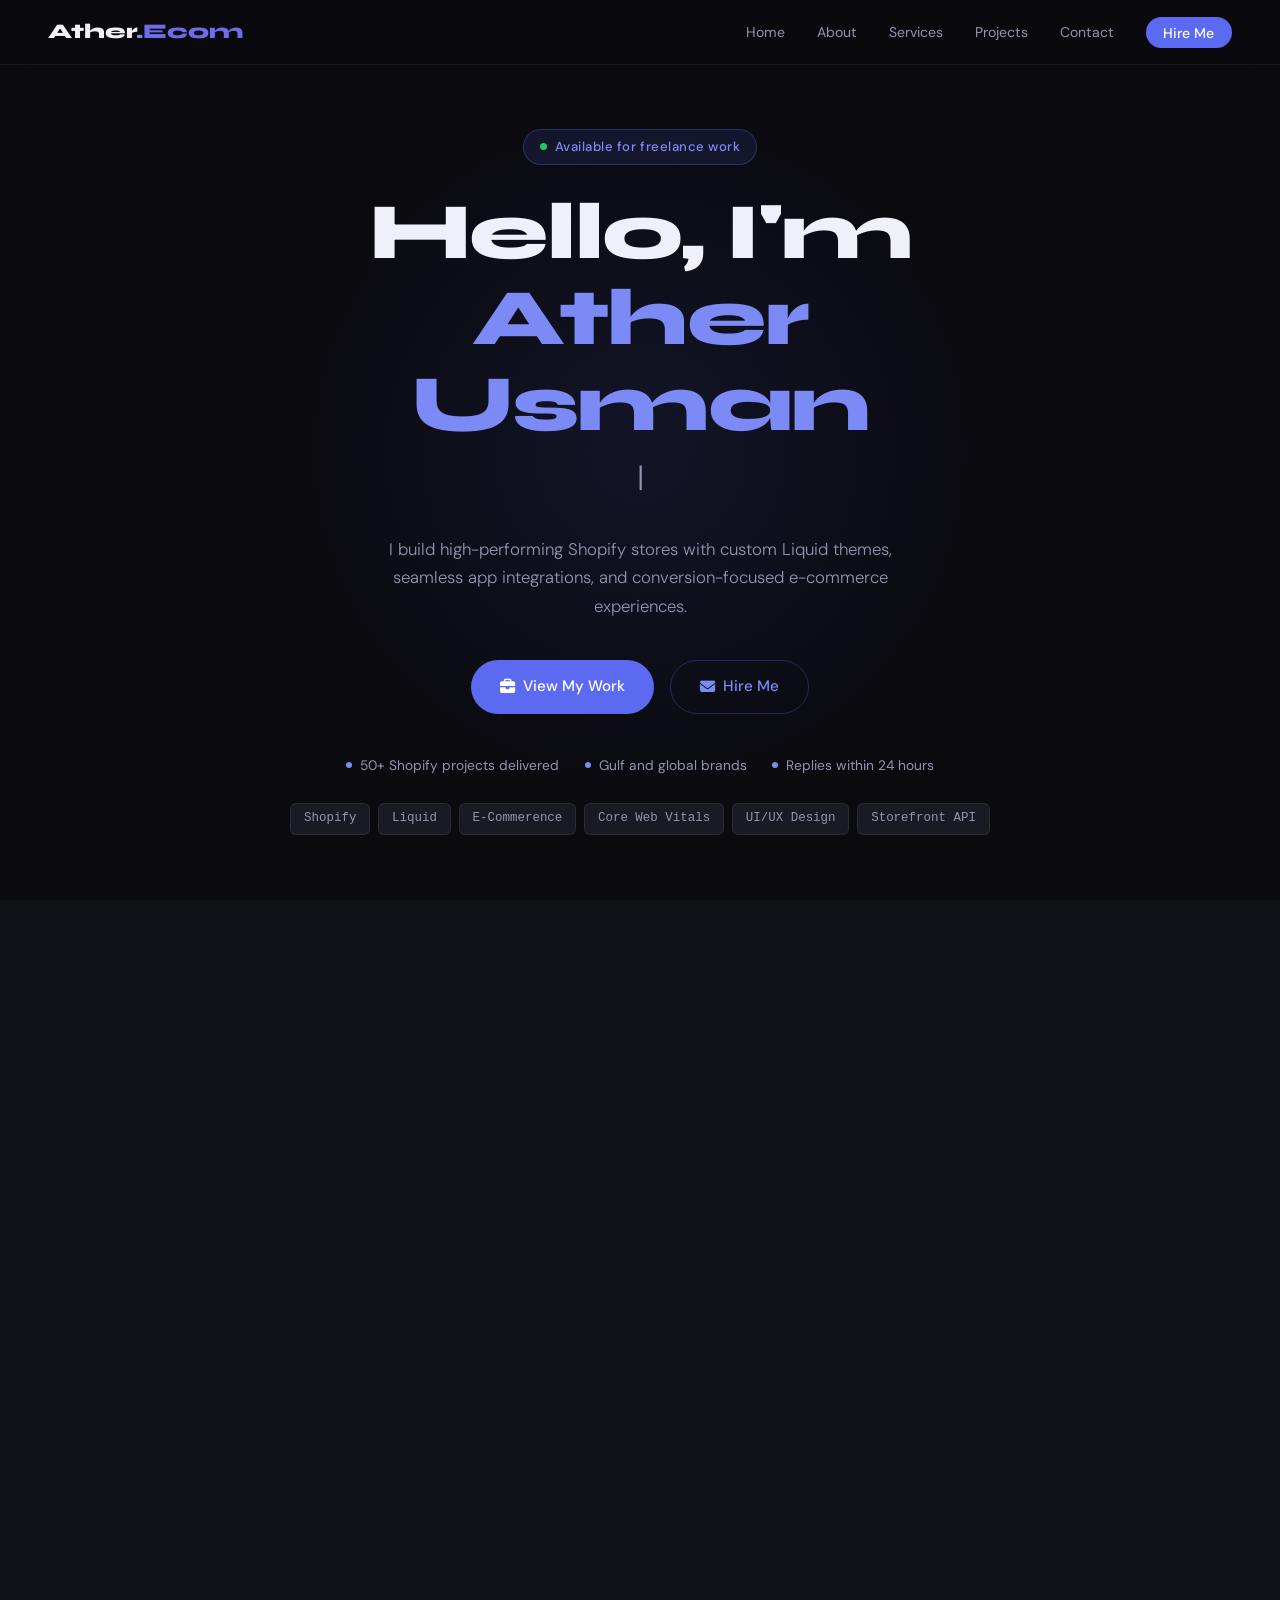
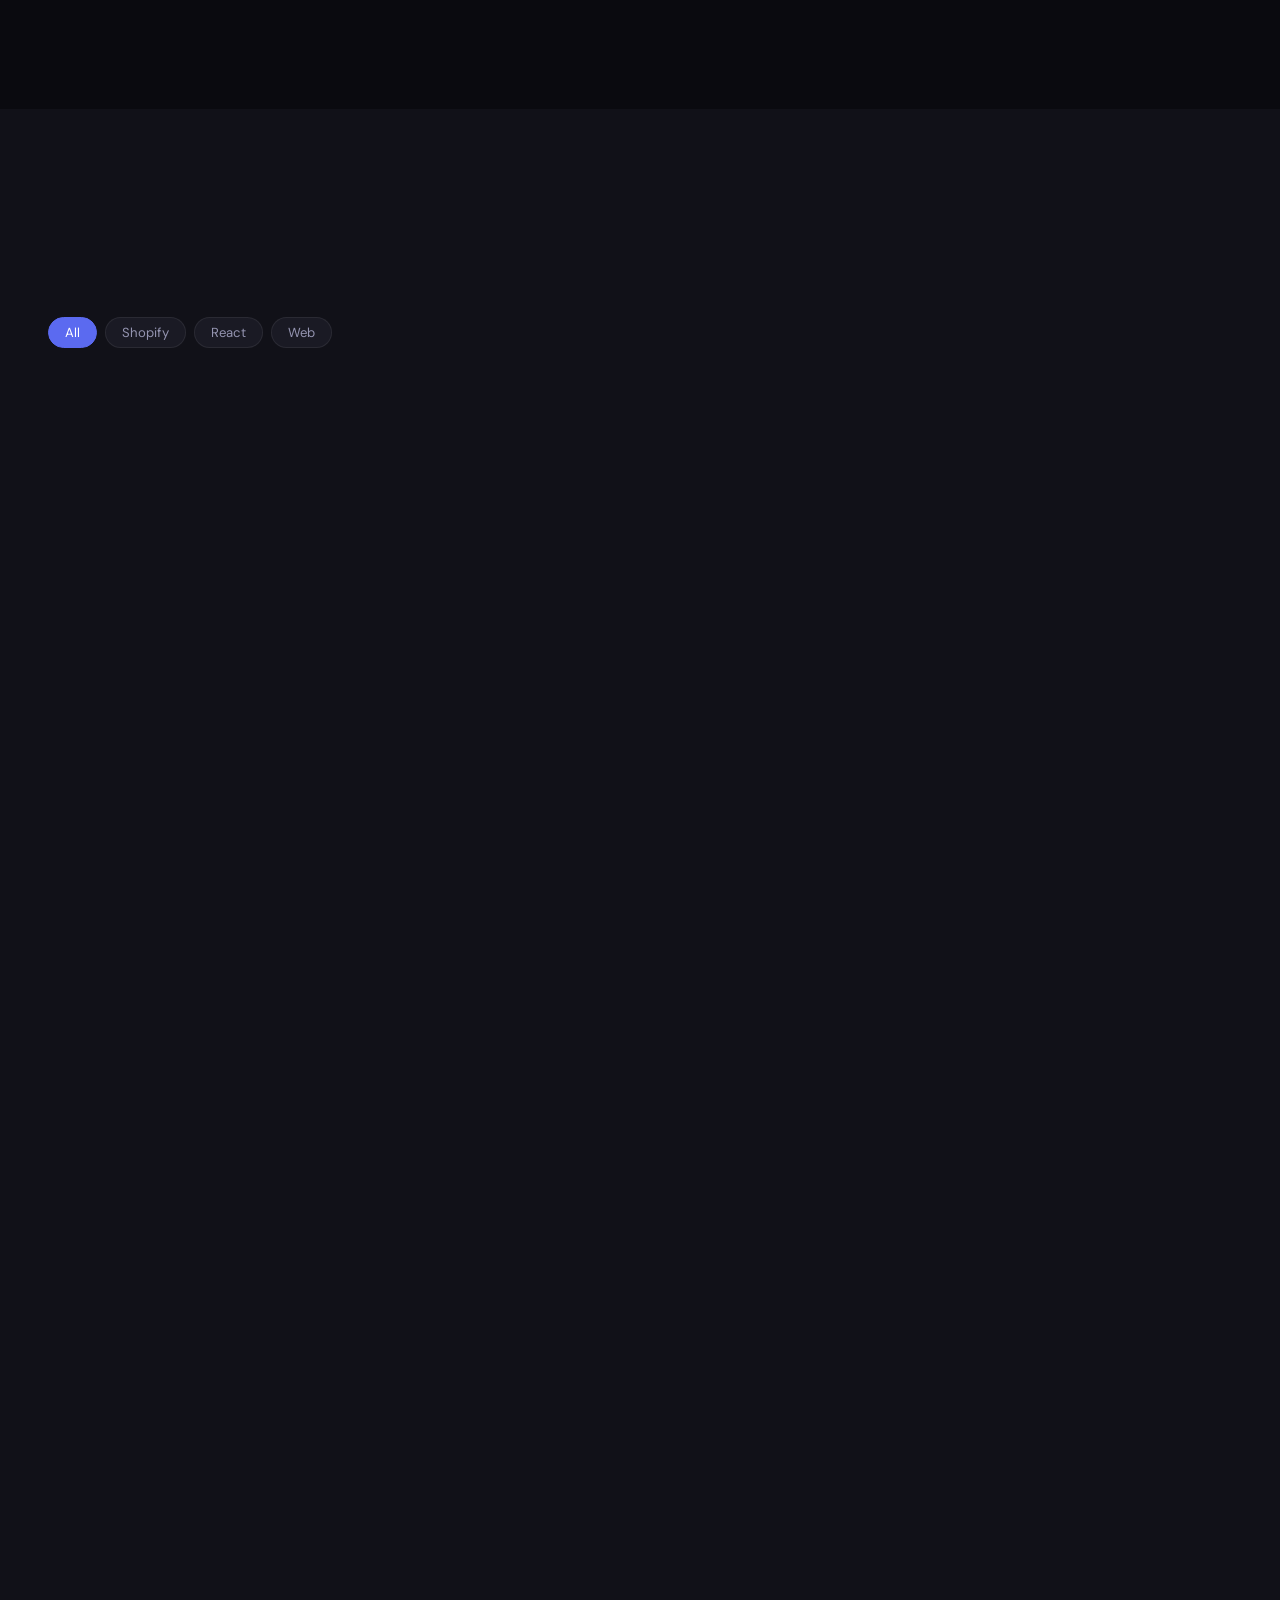
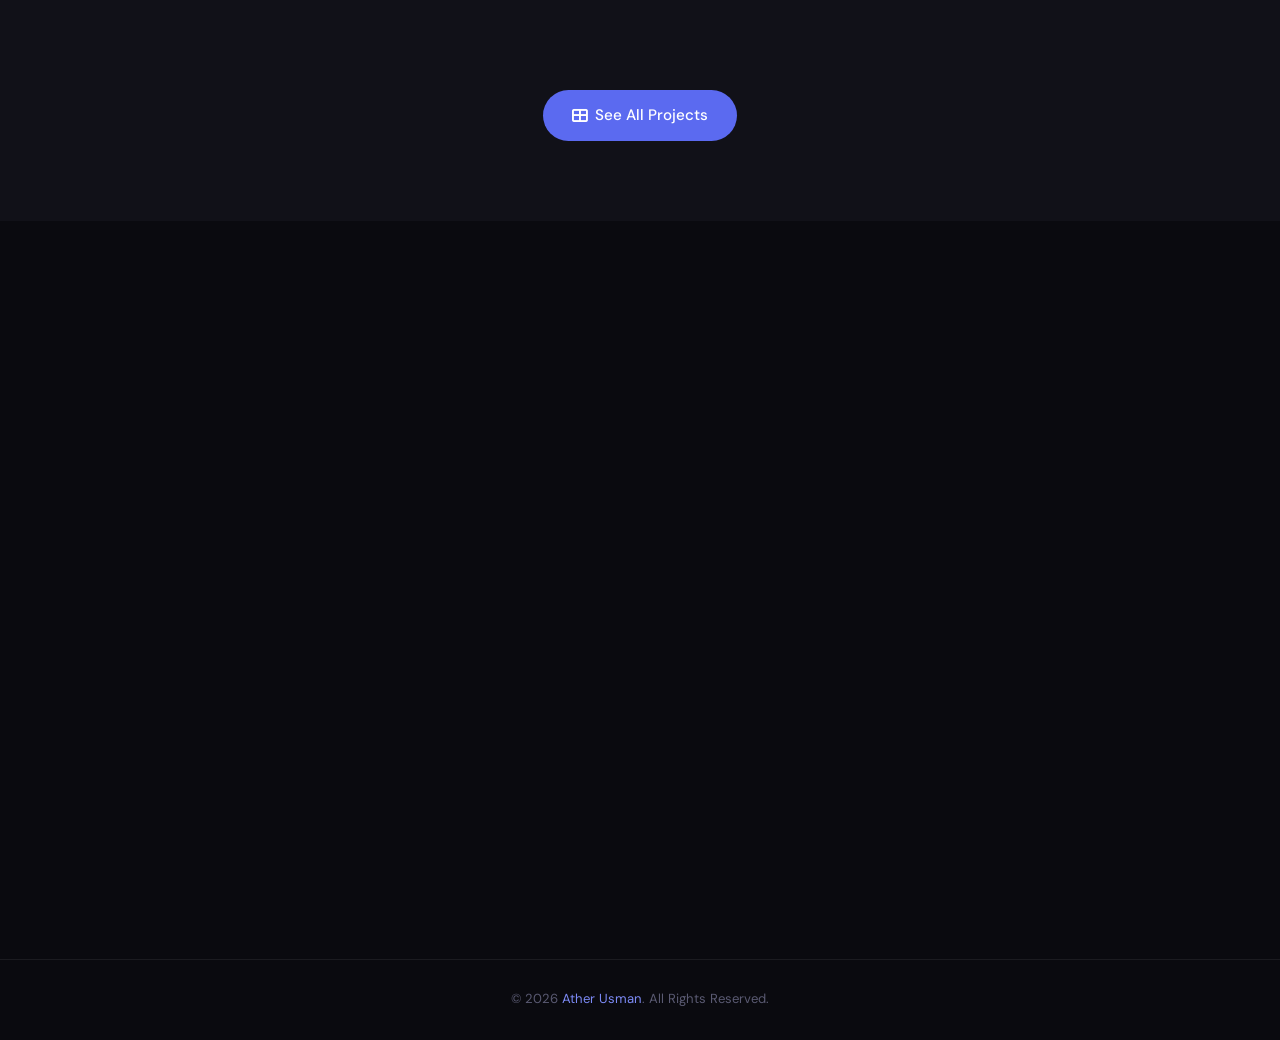
==== commit 05863b36: "50+" ====
--- a/index.html
+++ b/index.html
@@ -62,7 +62,7 @@
       <a href="#contact" class="btn-outline"><i class="fa-solid fa-envelope"></i> Hire Me</a>
     </div>
     <ul class="hero-proof">
-      <li>12 Shopify projects delivered</li>
+      <li>50+ Shopify projects delivered</li>
       <li>Gulf and global brands</li>
       <li>Replies within 24 hours</li>
     </ul>
